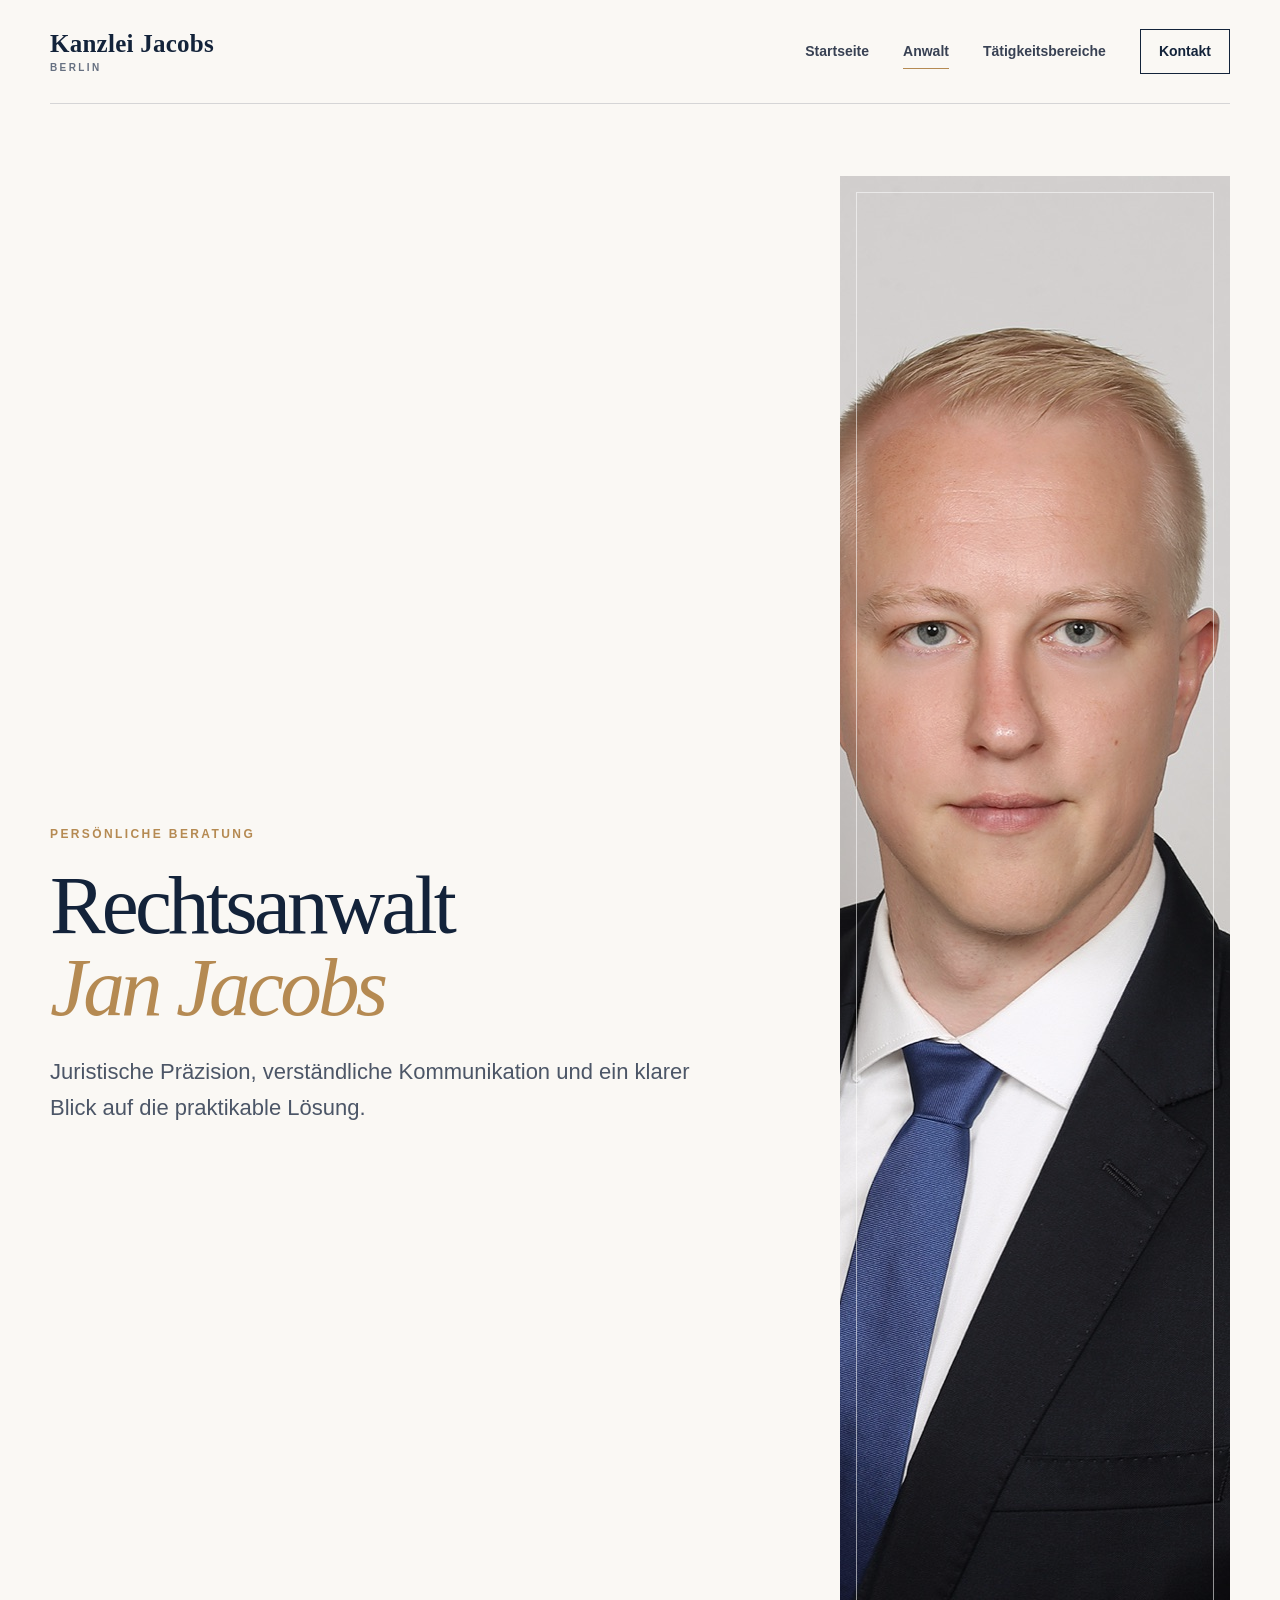
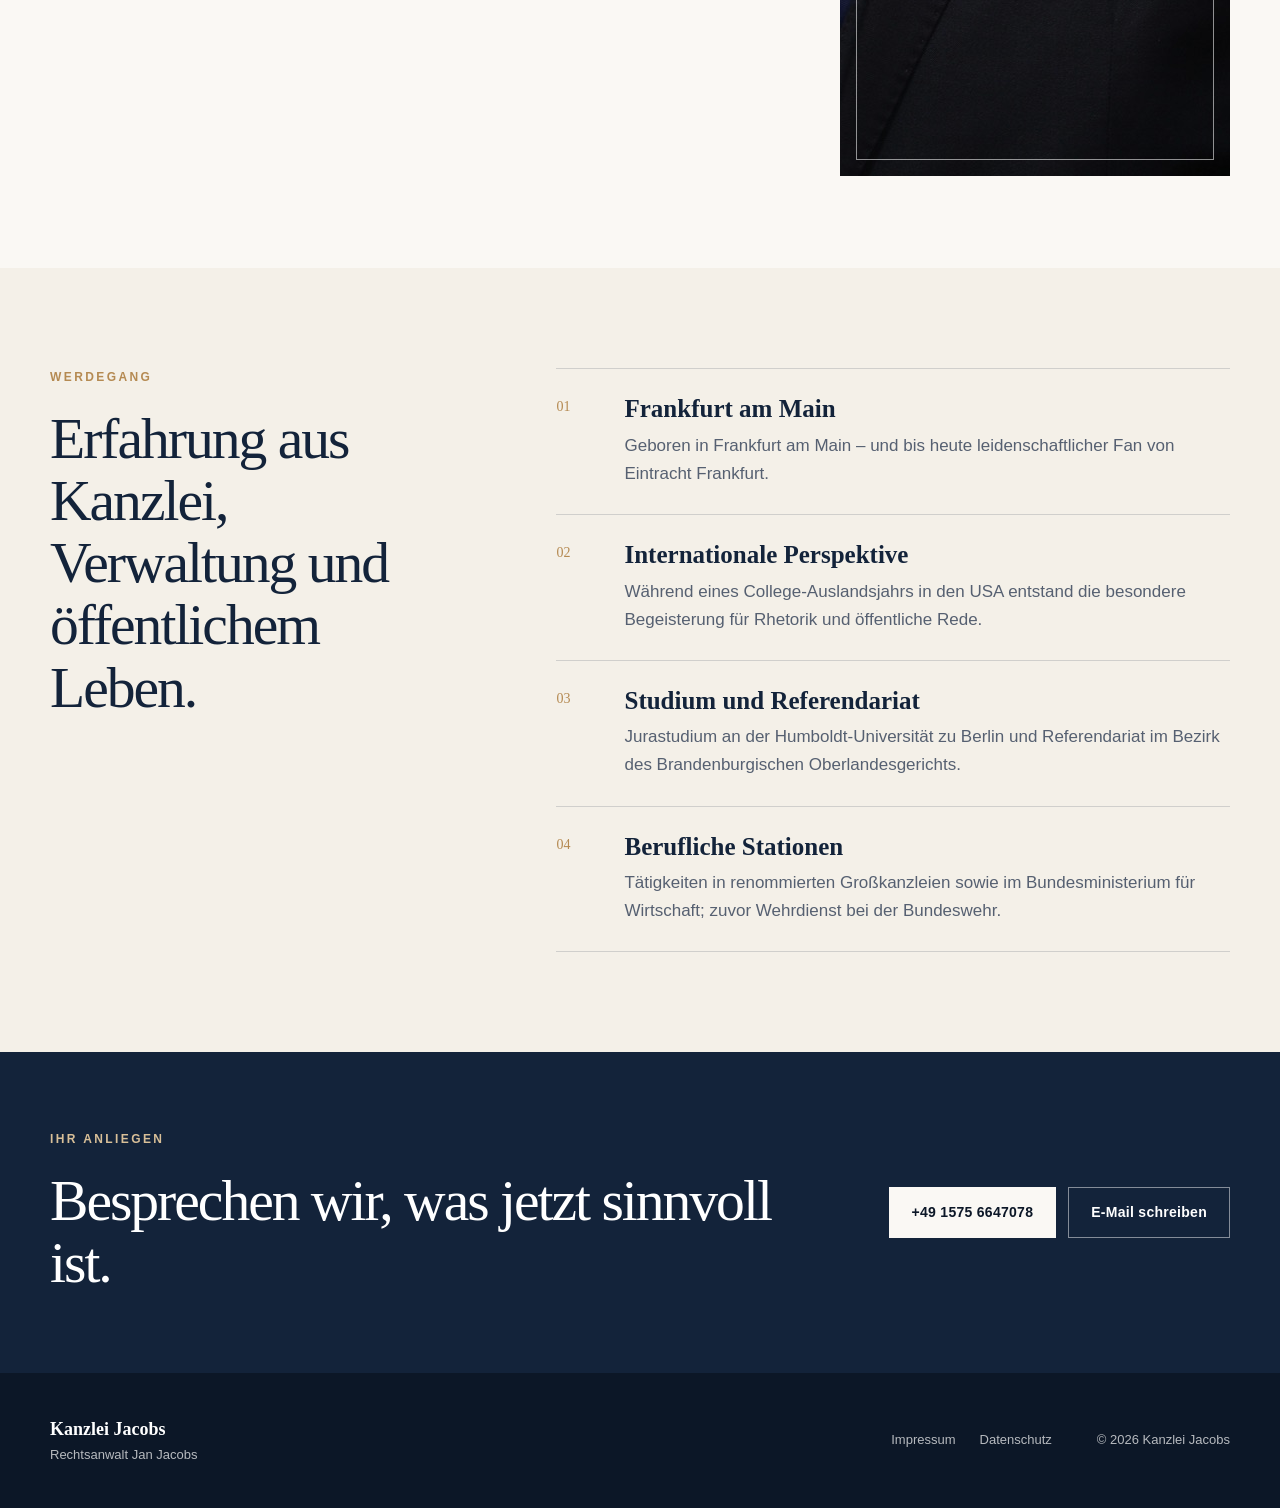
==== anwalt/index.html @ 6b98f5a9 "Build Kanzlei Jacobs website" ====
<!doctype html>
<html lang="de">
  <head>
    <meta charset="utf-8" />
    <meta name="viewport" content="width=device-width, initial-scale=1" />
    <title>Rechtsanwalt Jan Jacobs | Kanzlei Jacobs</title>
    <meta name="description" content="Rechtsanwalt Jan Jacobs – persönliche Beratung im Zivilrecht und Mietrecht in Berlin." />
    <meta name="theme-color" content="#13233a" />
    <meta property="og:type" content="website" />
    <meta property="og:title" content="Rechtsanwalt Jan Jacobs | Kanzlei Jacobs" />
    <meta property="og:description" content="Persönliche Beratung im Zivilrecht und Mietrecht in Berlin." />
    <meta property="og:image" content="https://www.jacobs-kanzlei.com/assets/og.png" />
    <meta name="twitter:card" content="summary_large_image" />
    <link rel="canonical" href="https://www.jacobs-kanzlei.com/anwalt/" />
    <link rel="icon" href="../assets/favicon.svg" type="image/svg+xml" />
    <link rel="stylesheet" href="../styles.css" />
  </head>
  <body>
    <a class="skip-link" href="#inhalt">Zum Inhalt</a>
    <header class="site-header">
      <a class="wordmark" href="../" aria-label="Kanzlei Jacobs – Startseite"><span class="wordmark__name">Kanzlei Jacobs</span><span class="wordmark__place">Berlin</span></a>
      <button class="menu-button" type="button" aria-expanded="false" aria-controls="navigation"><span></span><span></span><span></span><span class="sr-only">Menü öffnen</span></button>
      <nav id="navigation" class="site-nav" aria-label="Hauptnavigation">
        <a href="../">Startseite</a><a class="is-active" href="./">Anwalt</a><a href="../taetigkeitsbereiche/">Tätigkeitsbereiche</a><a class="nav-contact" href="../#kontakt">Kontakt</a>
      </nav>
    </header>
    <main id="inhalt">
      <section class="page-hero page-hero--portrait">
        <div class="page-hero__copy"><p class="eyebrow">Persönliche Beratung</p><h1>Rechtsanwalt<br /><em>Jan Jacobs</em></h1><p class="page-hero__lead">Juristische Präzision, verständliche Kommunikation und ein klarer Blick auf die praktikable Lösung.</p></div>
        <div class="portrait-frame portrait-frame--page"><img src="../assets/jan-jacobs-portrait-optimized.jpg" alt="Rechtsanwalt Jan Jacobs" width="1074" height="1600" /></div>
      </section>
      <section class="bio-section">
        <div class="bio-intro"><p class="eyebrow">Werdegang</p><h2>Erfahrung aus Kanzlei, Verwaltung und öffentlichem Leben.</h2></div>
        <ol class="timeline">
          <li><span>01</span><div><h3>Frankfurt am Main</h3><p>Geboren in Frankfurt am Main – und bis heute leidenschaftlicher Fan von Eintracht Frankfurt.</p></div></li>
          <li><span>02</span><div><h3>Internationale Perspektive</h3><p>Während eines College-Auslandsjahrs in den USA entstand die besondere Begeisterung für Rhetorik und öffentliche Rede.</p></div></li>
          <li><span>03</span><div><h3>Studium und Referendariat</h3><p>Jurastudium an der Humboldt-Universität zu Berlin und Referendariat im Bezirk des Brandenburgischen Oberlandesgerichts.</p></div></li>
          <li><span>04</span><div><h3>Berufliche Stationen</h3><p>Tätigkeiten in renommierten Großkanzleien sowie im Bundesministerium für Wirtschaft; zuvor Wehrdienst bei der Bundeswehr.</p></div></li>
        </ol>
      </section>
      <section class="contact-band"><div><p class="eyebrow eyebrow--light">Ihr Anliegen</p><h2>Besprechen wir, was jetzt sinnvoll ist.</h2></div><div class="contact-band__actions"><a class="button button--light" href="tel:+4915756647078">+49 1575 6647078</a><a class="button button--outline-light" href="mailto:mail@jacobs-kanzlei.com">E-Mail schreiben</a></div></section>
    </main>
    <footer class="site-footer"><div><strong>Kanzlei Jacobs</strong><span>Rechtsanwalt Jan Jacobs</span></div><nav aria-label="Rechtliche Hinweise"><a href="../impressum/">Impressum</a><a href="../datenschutz/">Datenschutz</a></nav><span>© <span data-year></span> Kanzlei Jacobs</span></footer>
    <script src="../script.js"></script>
  </body>
</html>
---- styles.css ----
:root {
  --navy: #13233a;
  --navy-deep: #0c1727;
  --ink: #172033;
  --paper: #f4f0e8;
  --paper-light: #faf8f4;
  --white: #ffffff;
  --gold: #b58a52;
  --gold-light: #d8bf98;
  --line: rgba(19, 35, 58, 0.16);
  --muted: #667081;
  --serif: Georgia, "Times New Roman", serif;
  --sans: Inter, ui-sans-serif, -apple-system, BlinkMacSystemFont, "Segoe UI", sans-serif;
  --content: min(1180px, calc(100vw - 48px));
}

* {
  box-sizing: border-box;
}

html {
  scroll-behavior: smooth;
}

body {
  margin: 0;
  background: var(--paper-light);
  color: var(--ink);
  font-family: var(--sans);
  font-size: 17px;
  line-height: 1.65;
  -webkit-font-smoothing: antialiased;
}

a {
  color: inherit;
}

img {
  display: block;
  max-width: 100%;
}

.sr-only {
  position: absolute;
  width: 1px;
  height: 1px;
  padding: 0;
  margin: -1px;
  overflow: hidden;
  clip: rect(0, 0, 0, 0);
  white-space: nowrap;
  border: 0;
}

.skip-link {
  position: fixed;
  z-index: 100;
  top: 12px;
  left: 12px;
  padding: 10px 16px;
  background: var(--white);
  color: var(--navy);
  transform: translateY(-160%);
  transition: transform 160ms ease;
}

.skip-link:focus {
  transform: translateY(0);
}

.site-header {
  width: var(--content);
  min-height: 104px;
  margin: 0 auto;
  display: flex;
  align-items: center;
  justify-content: space-between;
  border-bottom: 1px solid var(--line);
}

.wordmark {
  display: flex;
  flex-direction: column;
  text-decoration: none;
  line-height: 1.08;
}

.wordmark__name {
  color: var(--navy);
  font-family: var(--serif);
  font-size: 25px;
  font-weight: 700;
  letter-spacing: 0.01em;
}

.wordmark__place {
  margin-top: 6px;
  color: var(--muted);
  font-size: 10px;
  font-weight: 700;
  letter-spacing: 0.24em;
  text-transform: uppercase;
}

.site-nav {
  display: flex;
  align-items: center;
  gap: 34px;
}

.site-nav a {
  position: relative;
  padding: 10px 0;
  color: #384153;
  font-size: 14px;
  font-weight: 650;
  text-decoration: none;
}

.site-nav a:not(.nav-contact)::after {
  content: "";
  position: absolute;
  right: 0;
  bottom: 4px;
  left: 0;
  height: 1px;
  background: var(--gold);
  transform: scaleX(0);
  transform-origin: right;
  transition: transform 180ms ease;
}

.site-nav a:hover::after,
.site-nav a.is-active::after {
  transform: scaleX(1);
  transform-origin: left;
}

.nav-contact {
  padding: 10px 18px !important;
  border: 1px solid var(--navy);
  color: var(--navy) !important;
}

.nav-contact:hover {
  background: var(--navy);
  color: var(--white) !important;
}

.menu-button {
  display: none;
}

.hero {
  width: var(--content);
  min-height: 690px;
  margin: 0 auto;
  display: grid;
  grid-template-columns: minmax(0, 1.16fr) minmax(360px, 0.84fr);
  gap: clamp(48px, 8vw, 118px);
  align-items: center;
  padding: 72px 0 86px;
}

.eyebrow {
  margin: 0 0 20px;
  color: var(--gold);
  font-size: 12px;
  font-weight: 750;
  letter-spacing: 0.2em;
  text-transform: uppercase;
}

.eyebrow--light {
  color: var(--gold-light);
}

h1,
h2,
h3,
p {
  margin-top: 0;
}

h1 {
  max-width: 760px;
  margin-bottom: 28px;
  color: var(--navy);
  font-family: var(--serif);
  font-size: clamp(52px, 6.5vw, 88px);
  font-weight: 500;
  letter-spacing: -0.045em;
  line-height: 0.98;
}

h1 em {
  color: var(--gold);
  font-weight: 400;
}

h2 {
  font-family: var(--serif);
  font-size: clamp(38px, 4.5vw, 60px);
  font-weight: 500;
  letter-spacing: -0.035em;
  line-height: 1.08;
}

h3 {
  font-family: var(--serif);
  font-size: 30px;
  line-height: 1.15;
}

.hero__lead {
  max-width: 650px;
  margin-bottom: 34px;
  color: #4c5667;
  font-size: clamp(18px, 2vw, 22px);
}

.hero__actions {
  display: flex;
  flex-wrap: wrap;
  gap: 12px;
}

.button {
  display: inline-flex;
  min-height: 51px;
  align-items: center;
  justify-content: center;
  padding: 12px 22px;
  border: 1px solid transparent;
  font-size: 14px;
  font-weight: 750;
  letter-spacing: 0.02em;
  text-decoration: none;
  transition: background 180ms ease, color 180ms ease, border-color 180ms ease, transform 180ms ease;
}

.button:hover {
  transform: translateY(-2px);
}

.button--primary {
  background: var(--navy);
  color: var(--white);
}

.button--primary:hover,
.button--dark:hover {
  background: var(--gold);
}

.button--secondary {
  border-color: var(--line);
  background: transparent;
  color: var(--navy);
}

.button--secondary:hover {
  border-color: var(--gold);
}

.button--dark {
  background: var(--navy-deep);
  color: var(--white);
}

.button--light {
  background: var(--paper-light);
  color: var(--navy-deep);
}

.button--outline-light {
  border-color: rgba(255, 255, 255, 0.48);
  color: var(--white);
}

.button--outline-light:hover {
  border-color: var(--gold-light);
  color: var(--gold-light);
}

.hero__note {
  margin: 18px 0 0;
  color: var(--muted);
  font-size: 13px;
}

.hero__portrait {
  position: relative;
  max-width: 470px;
  justify-self: end;
}

.portrait-frame {
  position: relative;
  overflow: hidden;
  background: #dedbd7;
}

.portrait-frame::before {
  content: "";
  position: absolute;
  z-index: 1;
  inset: 16px;
  border: 1px solid rgba(255, 255, 255, 0.55);
  pointer-events: none;
}

.portrait-frame img {
  width: 100%;
  aspect-ratio: 0.735;
  object-fit: cover;
  object-position: center 12%;
  filter: saturate(0.86) contrast(1.02);
}

.portrait-caption {
  position: absolute;
  right: -24px;
  bottom: 28px;
  min-width: 190px;
  padding: 18px 22px;
  background: var(--paper-light);
  box-shadow: 0 18px 45px rgba(12, 23, 39, 0.14);
}

.portrait-caption strong,
.portrait-caption span {
  display: block;
}

.portrait-caption strong {
  font-family: var(--serif);
  font-size: 19px;
}

.portrait-caption span {
  margin-top: 2px;
  color: var(--muted);
  font-size: 12px;
  letter-spacing: 0.1em;
  text-transform: uppercase;
}

.focus-section {
  padding: 100px max(24px, calc((100vw - 1180px) / 2));
  background: var(--navy);
  color: var(--white);
}

.section-intro {
  display: grid;
  grid-template-columns: 0.7fr 1.3fr;
  gap: 60px;
  align-items: start;
  margin-bottom: 56px;
}

.section-intro h2 {
  max-width: 800px;
  margin-bottom: 0;
}

.focus-grid {
  display: grid;
  grid-template-columns: 1fr 1fr;
  border-top: 1px solid rgba(255, 255, 255, 0.22);
}

.focus-card {
  position: relative;
  padding: 48px 44px 12px 0;
}

.focus-card + .focus-card {
  padding-left: 48px;
  border-left: 1px solid rgba(255, 255, 255, 0.22);
}

.focus-card__number {
  color: var(--gold-light);
  font-family: var(--serif);
  font-size: 14px;
}

.focus-card h3 {
  margin: 18px 0 16px;
}

.focus-card p {
  max-width: 530px;
  color: rgba(255, 255, 255, 0.74);
}

.text-link {
  display: inline-block;
  margin-top: 12px;
  padding-bottom: 4px;
  border-bottom: 1px solid var(--gold);
  color: var(--white);
  font-size: 14px;
  font-weight: 700;
  text-decoration: none;
}

.approach-section {
  width: var(--content);
  margin: 0 auto;
  display: grid;
  grid-template-columns: 1fr 0.8fr;
  gap: clamp(50px, 8vw, 110px);
  padding: 110px 0;
}

.approach-section h2 {
  margin-bottom: 0;
  color: var(--navy);
}

.approach-copy {
  padding-top: 40px;
}

.approach-copy p {
  margin-bottom: 28px;
  color: #4c5667;
  font-size: 19px;
}

.contact-section {
  padding: 92px max(24px, calc((100vw - 1180px) / 2));
  background: var(--gold);
  color: var(--navy-deep);
}

.contact-section {
  display: grid;
  grid-template-columns: 1.05fr 0.95fr;
  gap: 80px;
}

.contact-section .eyebrow {
  color: rgba(12, 23, 39, 0.65);
}

.contact-section h2 {
  max-width: 650px;
  margin-bottom: 0;
}

.contact-details {
  border-top: 1px solid rgba(12, 23, 39, 0.35);
}

.contact-details > * {
  display: grid;
  grid-template-columns: 100px 1fr;
  gap: 20px;
  margin: 0;
  padding: 19px 0;
  border-bottom: 1px solid rgba(12, 23, 39, 0.35);
  text-decoration: none;
}

.contact-details span {
  font-size: 11px;
  font-weight: 750;
  letter-spacing: 0.12em;
  text-transform: uppercase;
}

.contact-details strong {
  font-family: var(--serif);
  font-size: 18px;
  line-height: 1.4;
}

.page-hero {
  width: var(--content);
  min-height: 560px;
  margin: 0 auto;
  display: grid;
  align-items: center;
  padding: 72px 0 92px;
}

.page-hero--portrait {
  grid-template-columns: minmax(0, 1fr) minmax(310px, 0.58fr);
  gap: clamp(50px, 9vw, 130px);
}

.page-hero--compact {
  min-height: 500px;
}

.page-hero__copy h1 {
  margin-bottom: 26px;
}

.page-hero__lead {
  max-width: 690px;
  margin-bottom: 0;
  color: #4c5667;
  font-size: clamp(18px, 2vw, 22px);
}

.portrait-frame--page {
  max-width: 390px;
  justify-self: end;
}

.bio-section,
.practice-section,
.legal-page {
  padding: 100px max(24px, calc((100vw - 1180px) / 2));
}

.bio-section {
  display: grid;
  grid-template-columns: 0.75fr 1.25fr;
  gap: clamp(50px, 8vw, 110px);
  background: var(--paper);
}

.bio-intro h2 {
  margin-bottom: 0;
  color: var(--navy);
}

.timeline {
  margin: 0;
  padding: 0;
  list-style: none;
  border-top: 1px solid var(--line);
}

.timeline li {
  display: grid;
  grid-template-columns: 44px 1fr;
  gap: 24px;
  padding: 26px 0;
  border-bottom: 1px solid var(--line);
}

.timeline > li > span,
.practice-number,
.service-list > div > span {
  color: var(--gold);
  font-family: var(--serif);
  font-size: 14px;
}

.timeline h3 {
  margin-bottom: 8px;
  color: var(--navy);
  font-size: 25px;
}

.timeline p {
  margin-bottom: 0;
  color: #566071;
}

.contact-band {
  display: grid;
  grid-template-columns: 1fr auto;
  gap: 60px;
  align-items: center;
  padding: 78px max(24px, calc((100vw - 1180px) / 2));
  background: var(--navy);
  color: var(--white);
}

.contact-band h2 {
  max-width: 760px;
  margin-bottom: 0;
}

.contact-band__actions {
  display: flex;
  flex-wrap: wrap;
  justify-content: flex-end;
  gap: 12px;
}

.practice-section {
  display: grid;
  grid-template-columns: 0.68fr 1.32fr;
  gap: clamp(50px, 8vw, 120px);
}

.practice-section--featured {
  background: var(--navy);
  color: var(--white);
}

.practice-section:not(.practice-section--featured) {
  background: var(--paper);
}

.practice-heading h2 {
  margin-top: 18px;
  color: var(--navy);
}

.practice-section--featured .practice-heading h2 {
  color: var(--white);
}

.practice-lead {
  margin-bottom: 42px;
  font-size: 20px;
}

.practice-section--featured .practice-lead,
.practice-section--featured .topic-grid p {
  color: rgba(255, 255, 255, 0.75);
}

.topic-grid {
  display: grid;
  grid-template-columns: 1fr 1fr;
  border-top: 1px solid rgba(255, 255, 255, 0.2);
}

.topic-grid article {
  padding: 28px 28px 20px 0;
  border-bottom: 1px solid rgba(255, 255, 255, 0.2);
}

.topic-grid article:nth-child(even) {
  padding-left: 28px;
  border-left: 1px solid rgba(255, 255, 255, 0.2);
}

.topic-grid h3 {
  margin-bottom: 10px;
  font-size: 24px;
}

.topic-grid p {
  margin-bottom: 0;
  font-size: 15px;
}

.service-list {
  border-top: 1px solid var(--line);
}

.service-list > div {
  display: grid;
  grid-template-columns: 42px 1fr;
  gap: 20px;
  padding: 24px 0;
  border-bottom: 1px solid var(--line);
}

.service-list p,
.service-list strong {
  display: block;
  margin-bottom: 0;
}

.service-list strong {
  margin-bottom: 4px;
  color: var(--navy);
  font-family: var(--serif);
  font-size: 21px;
}

.legal-page {
  background: var(--paper-light);
}

.legal-page__head {
  max-width: 820px;
  margin-bottom: 64px;
}

.legal-page__head h1 {
  font-size: clamp(48px, 6vw, 74px);
}

.legal-layout {
  display: grid;
  grid-template-columns: 260px minmax(0, 760px);
  gap: clamp(48px, 8vw, 120px);
  align-items: start;
}

.legal-index {
  position: sticky;
  top: 24px;
  display: flex;
  flex-direction: column;
  border-top: 1px solid var(--line);
}

.legal-index a {
  padding: 12px 0;
  border-bottom: 1px solid var(--line);
  color: var(--muted);
  font-size: 13px;
  font-weight: 700;
  text-decoration: none;
}

.legal-index a:hover {
  color: var(--gold);
}

.legal-content section {
  scroll-margin-top: 30px;
}

.legal-content section + section {
  margin-top: 52px;
  padding-top: 52px;
  border-top: 1px solid var(--line);
}

.legal-content h2 {
  margin-bottom: 18px;
  color: var(--navy);
  font-size: 34px;
}

.legal-content h3 {
  margin: 30px 0 10px;
  color: var(--navy);
  font-size: 21px;
}

.legal-content p,
.legal-content li {
  color: #4f596a;
}

.legal-content address {
  font-style: normal;
}

.legal-note {
  margin: 34px 0 0;
  padding: 20px 22px;
  border-left: 3px solid var(--gold);
  background: var(--paper);
  color: var(--navy) !important;
  font-size: 14px;
}

.error-page {
  width: var(--content);
  min-height: calc(100vh - 104px);
  margin: 0 auto;
  display: grid;
  place-content: center;
  padding: 70px 0;
  text-align: center;
}

.error-page p {
  max-width: 560px;
  margin: 0 auto 28px;
  color: var(--muted);
}

.site-footer {
  display: grid;
  grid-template-columns: 1fr auto auto;
  gap: 45px;
  align-items: center;
  padding: 42px max(24px, calc((100vw - 1180px) / 2));
  background: var(--navy-deep);
  color: rgba(255, 255, 255, 0.7);
  font-size: 13px;
}

.site-footer > div {
  display: flex;
  flex-direction: column;
}

.site-footer strong {
  color: var(--white);
  font-family: var(--serif);
  font-size: 18px;
}

.site-footer nav {
  display: flex;
  gap: 24px;
}

.site-footer a {
  text-decoration: none;
}

.site-footer a:hover {
  color: var(--white);
}

@media (max-width: 900px) {
  :root {
    --content: min(100% - 36px, 720px);
  }

  .site-header {
    min-height: 86px;
  }

  .menu-button {
    display: grid;
    width: 44px;
    height: 44px;
    padding: 11px;
    border: 0;
    background: transparent;
    gap: 5px;
    align-content: center;
  }

  .menu-button span:not(.sr-only) {
    display: block;
    height: 1px;
    background: var(--navy);
  }

  .site-nav {
    position: absolute;
    z-index: 10;
    top: 85px;
    right: 0;
    left: 0;
    display: none;
    padding: 22px;
    background: var(--paper-light);
    border-bottom: 1px solid var(--line);
    flex-direction: column;
    align-items: stretch;
    gap: 6px;
  }

  .site-nav.is-open {
    display: flex;
  }

  .site-nav a {
    padding: 12px;
  }

  .nav-contact {
    margin-top: 8px;
    text-align: center;
  }

  .hero {
    min-height: auto;
    grid-template-columns: 1fr;
    gap: 52px;
    padding: 64px 0 90px;
  }

  .hero__portrait {
    width: min(84%, 470px);
    justify-self: center;
  }

  .section-intro,
  .approach-section,
  .contact-section,
  .page-hero--portrait,
  .bio-section,
  .practice-section,
  .contact-band {
    grid-template-columns: 1fr;
  }

  .page-hero--portrait {
    gap: 48px;
  }

  .portrait-frame--page {
    width: min(75%, 390px);
    justify-self: center;
  }

  .contact-band__actions {
    justify-content: flex-start;
  }

  .legal-layout {
    grid-template-columns: 1fr;
  }

  .legal-index {
    position: static;
  }

  .section-intro {
    gap: 12px;
  }

  .focus-grid {
    grid-template-columns: 1fr;
  }

  .focus-card + .focus-card {
    padding-left: 0;
    border-top: 1px solid rgba(255, 255, 255, 0.22);
    border-left: 0;
  }

  .approach-copy {
    padding-top: 0;
  }

  .site-footer {
    grid-template-columns: 1fr;
    gap: 20px;
  }
}

@media (max-width: 560px) {
  body {
    font-size: 16px;
  }

  h1 {
    font-size: 48px;
  }

  .hero {
    padding-top: 48px;
  }

  .hero__actions {
    align-items: stretch;
    flex-direction: column;
  }

  .hero__portrait {
    width: calc(100% - 20px);
  }

  .portrait-caption {
    right: -10px;
    bottom: 18px;
  }

  .focus-section,
  .approach-section,
  .contact-section,
  .bio-section,
  .practice-section,
  .legal-page,
  .contact-band {
    padding-top: 76px;
    padding-bottom: 76px;
  }

  .page-hero,
  .page-hero--compact {
    min-height: auto;
    padding: 54px 0 72px;
  }

  .topic-grid {
    grid-template-columns: 1fr;
  }

  .topic-grid article:nth-child(even) {
    padding-left: 0;
    border-left: 0;
  }

  .contact-band__actions {
    align-items: stretch;
    flex-direction: column;
  }

  .contact-section {
    gap: 42px;
  }

  .contact-details > * {
    grid-template-columns: 1fr;
    gap: 4px;
  }
}

@media (prefers-reduced-motion: reduce) {
  html {
    scroll-behavior: auto;
  }

  *,
  *::before,
  *::after {
    animation-duration: 0.01ms !important;
    animation-iteration-count: 1 !important;
    scroll-behavior: auto !important;
    transition-duration: 0.01ms !important;
  }
}
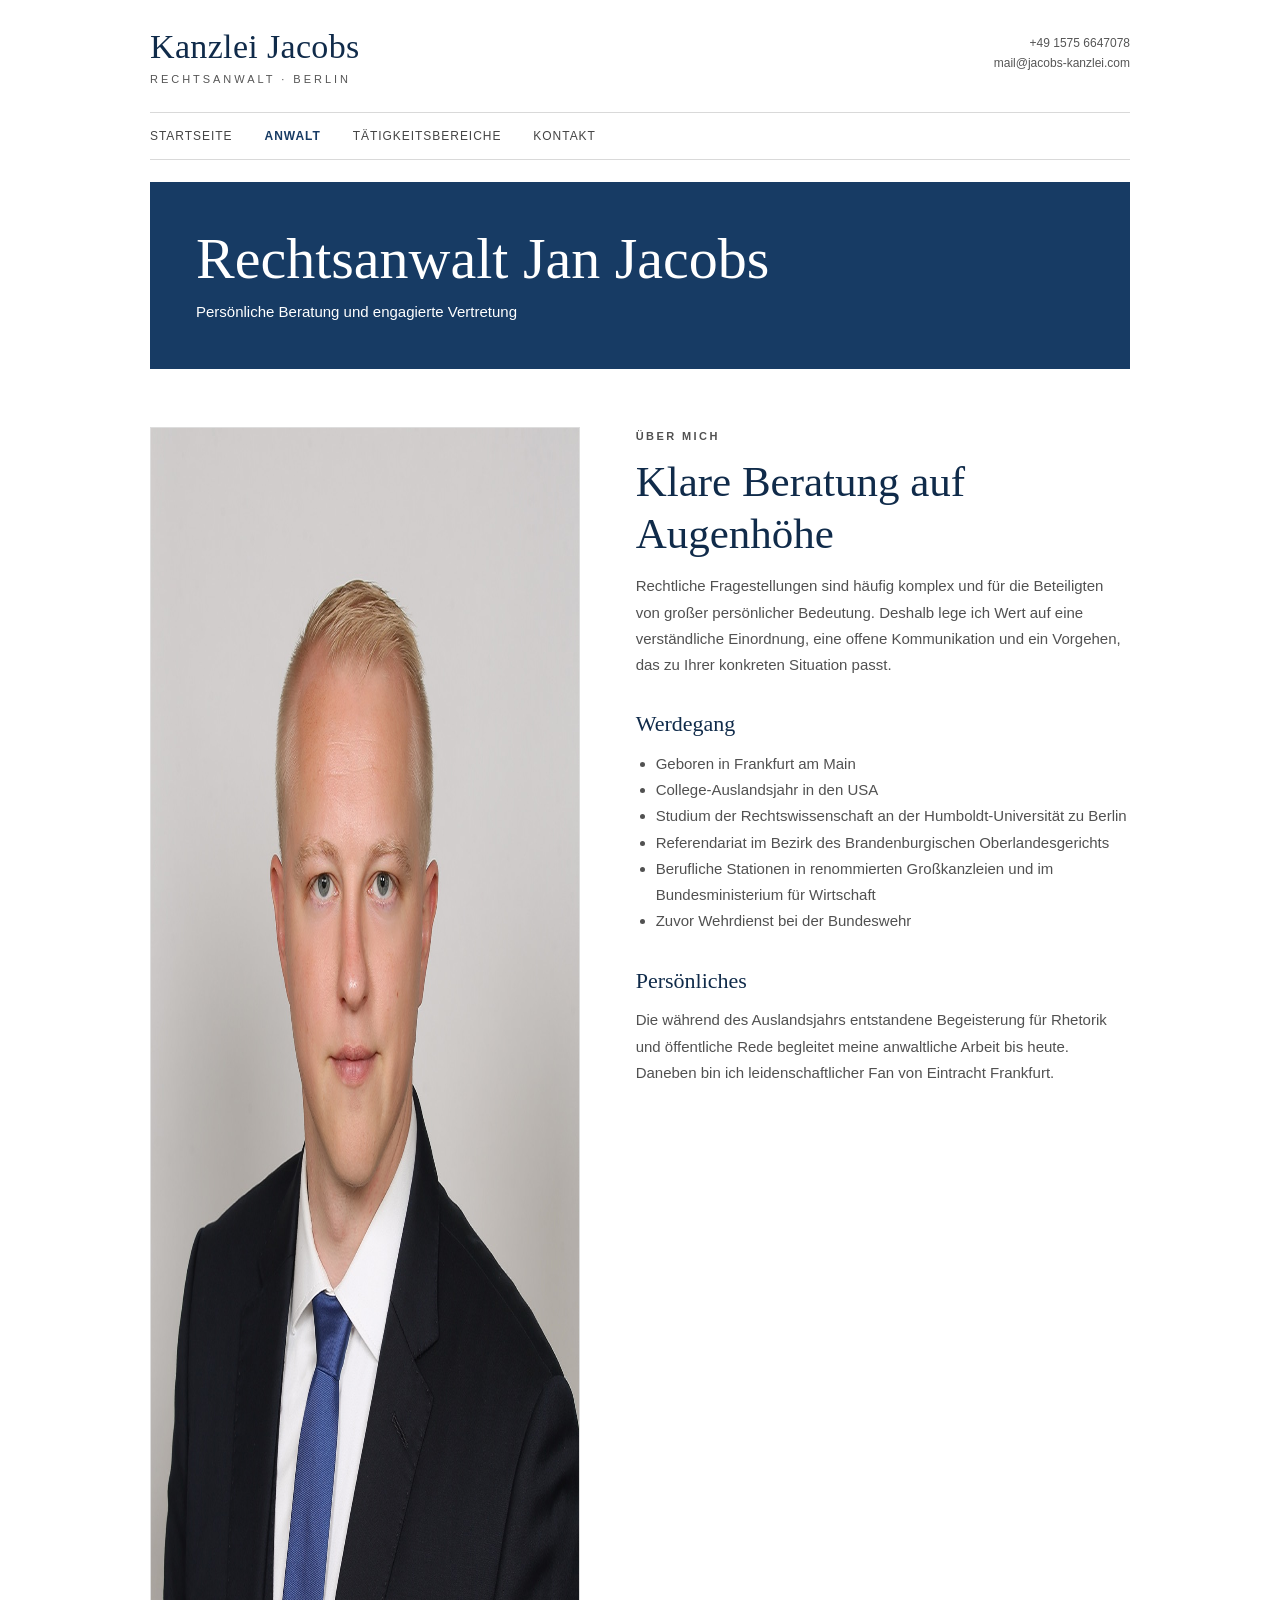
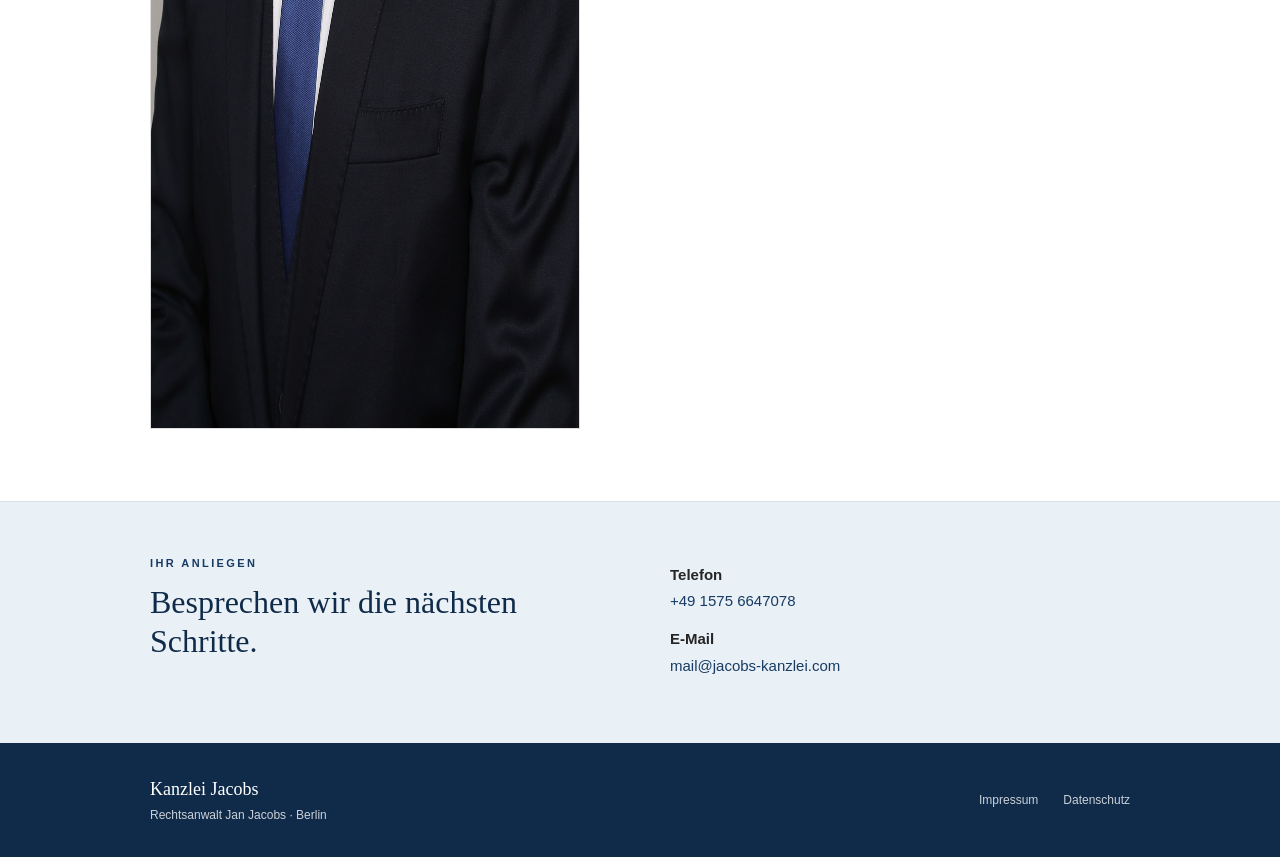
==== commit 8b803e9c: "Align design with existing Kanzlei website" ====
--- a/anwalt/index.html
+++ b/anwalt/index.html
@@ -5,12 +5,7 @@
     <meta name="viewport" content="width=device-width, initial-scale=1" />
     <title>Rechtsanwalt Jan Jacobs | Kanzlei Jacobs</title>
     <meta name="description" content="Rechtsanwalt Jan Jacobs – persönliche Beratung im Zivilrecht und Mietrecht in Berlin." />
-    <meta name="theme-color" content="#13233a" />
-    <meta property="og:type" content="website" />
-    <meta property="og:title" content="Rechtsanwalt Jan Jacobs | Kanzlei Jacobs" />
-    <meta property="og:description" content="Persönliche Beratung im Zivilrecht und Mietrecht in Berlin." />
-    <meta property="og:image" content="https://www.jacobs-kanzlei.com/assets/og.png" />
-    <meta name="twitter:card" content="summary_large_image" />
+    <meta name="theme-color" content="#173b64" />
     <link rel="canonical" href="https://www.jacobs-kanzlei.com/anwalt/" />
     <link rel="icon" href="../assets/favicon.svg" type="image/svg+xml" />
     <link rel="stylesheet" href="../styles.css" />
@@ -18,29 +13,18 @@
   <body>
     <a class="skip-link" href="#inhalt">Zum Inhalt</a>
     <header class="site-header">
-      <a class="wordmark" href="../" aria-label="Kanzlei Jacobs – Startseite"><span class="wordmark__name">Kanzlei Jacobs</span><span class="wordmark__place">Berlin</span></a>
-      <button class="menu-button" type="button" aria-expanded="false" aria-controls="navigation"><span></span><span></span><span></span><span class="sr-only">Menü öffnen</span></button>
-      <nav id="navigation" class="site-nav" aria-label="Hauptnavigation">
-        <a href="../">Startseite</a><a class="is-active" href="./">Anwalt</a><a href="../taetigkeitsbereiche/">Tätigkeitsbereiche</a><a class="nav-contact" href="../#kontakt">Kontakt</a>
-      </nav>
+      <div class="header-main"><a class="wordmark" href="../" aria-label="Kanzlei Jacobs – Startseite"><span class="wordmark__name">Kanzlei Jacobs</span><span class="wordmark__place">Rechtsanwalt · Berlin</span></a><div class="header-contact"><a href="tel:+4915756647078">+49 1575 6647078</a><br /><a href="mailto:mail@jacobs-kanzlei.com">mail@jacobs-kanzlei.com</a></div><button class="menu-button" type="button" aria-expanded="false" aria-controls="navigation"><span></span><span></span><span></span><span class="sr-only">Menü öffnen</span></button></div>
+      <nav id="navigation" class="site-nav" aria-label="Hauptnavigation"><a href="../">Startseite</a><a class="is-active" href="./">Anwalt</a><a href="../taetigkeitsbereiche/">Tätigkeitsbereiche</a><a href="../#kontakt">Kontakt</a></nav>
     </header>
     <main id="inhalt">
-      <section class="page-hero page-hero--portrait">
-        <div class="page-hero__copy"><p class="eyebrow">Persönliche Beratung</p><h1>Rechtsanwalt<br /><em>Jan Jacobs</em></h1><p class="page-hero__lead">Juristische Präzision, verständliche Kommunikation und ein klarer Blick auf die praktikable Lösung.</p></div>
-        <div class="portrait-frame portrait-frame--page"><img src="../assets/jan-jacobs-portrait-optimized.jpg" alt="Rechtsanwalt Jan Jacobs" width="1074" height="1600" /></div>
+      <header class="page-title"><h1>Rechtsanwalt Jan Jacobs</h1><p>Persönliche Beratung und engagierte Vertretung</p></header>
+      <section class="lawyer-layout">
+        <div class="lawyer-photo"><img src="../assets/jan-jacobs-portrait-optimized.jpg" alt="Rechtsanwalt Jan Jacobs" width="1074" height="1600" /></div>
+        <div class="lawyer-copy"><p class="section-kicker">Über mich</p><h2>Klare Beratung auf Augenhöhe</h2><p>Rechtliche Fragestellungen sind häufig komplex und für die Beteiligten von großer persönlicher Bedeutung. Deshalb lege ich Wert auf eine verständliche Einordnung, eine offene Kommunikation und ein Vorgehen, das zu Ihrer konkreten Situation passt.</p><h3>Werdegang</h3><ul><li>Geboren in Frankfurt am Main</li><li>College-Auslandsjahr in den USA</li><li>Studium der Rechtswissenschaft an der Humboldt-Universität zu Berlin</li><li>Referendariat im Bezirk des Brandenburgischen Oberlandesgerichts</li><li>Berufliche Stationen in renommierten Großkanzleien und im Bundesministerium für Wirtschaft</li><li>Zuvor Wehrdienst bei der Bundeswehr</li></ul><h3>Persönliches</h3><p>Die während des Auslandsjahrs entstandene Begeisterung für Rhetorik und öffentliche Rede begleitet meine anwaltliche Arbeit bis heute. Daneben bin ich leidenschaftlicher Fan von Eintracht Frankfurt.</p></div>
       </section>
-      <section class="bio-section">
-        <div class="bio-intro"><p class="eyebrow">Werdegang</p><h2>Erfahrung aus Kanzlei, Verwaltung und öffentlichem Leben.</h2></div>
-        <ol class="timeline">
-          <li><span>01</span><div><h3>Frankfurt am Main</h3><p>Geboren in Frankfurt am Main – und bis heute leidenschaftlicher Fan von Eintracht Frankfurt.</p></div></li>
-          <li><span>02</span><div><h3>Internationale Perspektive</h3><p>Während eines College-Auslandsjahrs in den USA entstand die besondere Begeisterung für Rhetorik und öffentliche Rede.</p></div></li>
-          <li><span>03</span><div><h3>Studium und Referendariat</h3><p>Jurastudium an der Humboldt-Universität zu Berlin und Referendariat im Bezirk des Brandenburgischen Oberlandesgerichts.</p></div></li>
-          <li><span>04</span><div><h3>Berufliche Stationen</h3><p>Tätigkeiten in renommierten Großkanzleien sowie im Bundesministerium für Wirtschaft; zuvor Wehrdienst bei der Bundeswehr.</p></div></li>
-        </ol>
-      </section>
-      <section class="contact-band"><div><p class="eyebrow eyebrow--light">Ihr Anliegen</p><h2>Besprechen wir, was jetzt sinnvoll ist.</h2></div><div class="contact-band__actions"><a class="button button--light" href="tel:+4915756647078">+49 1575 6647078</a><a class="button button--outline-light" href="mailto:mail@jacobs-kanzlei.com">E-Mail schreiben</a></div></section>
+      <section class="contact-strip"><div class="contact-strip__inner"><div><p class="section-kicker">Ihr Anliegen</p><h2>Besprechen wir die nächsten Schritte.</h2></div><div class="contact-data"><p><strong>Telefon</strong><br /><a href="tel:+4915756647078">+49 1575 6647078</a></p><p><strong>E-Mail</strong><br /><a href="mailto:mail@jacobs-kanzlei.com">mail@jacobs-kanzlei.com</a></p></div></div></section>
     </main>
-    <footer class="site-footer"><div><strong>Kanzlei Jacobs</strong><span>Rechtsanwalt Jan Jacobs</span></div><nav aria-label="Rechtliche Hinweise"><a href="../impressum/">Impressum</a><a href="../datenschutz/">Datenschutz</a></nav><span>© <span data-year></span> Kanzlei Jacobs</span></footer>
+    <footer class="site-footer"><div class="site-footer__inner"><div><strong>Kanzlei Jacobs</strong><br />Rechtsanwalt Jan Jacobs · Berlin</div><nav aria-label="Rechtliche Hinweise"><a href="../impressum/">Impressum</a><a href="../datenschutz/">Datenschutz</a></nav></div></footer>
     <script src="../script.js"></script>
   </body>
 </html>
--- a/styles.css
+++ b/styles.css
@@ -1,17 +1,15 @@
 :root {
-  --navy: #13233a;
-  --navy-deep: #0c1727;
-  --ink: #172033;
-  --paper: #f4f0e8;
-  --paper-light: #faf8f4;
-  --white: #ffffff;
-  --gold: #b58a52;
-  --gold-light: #d8bf98;
-  --line: rgba(19, 35, 58, 0.16);
-  --muted: #667081;
-  --serif: Georgia, "Times New Roman", serif;
-  --sans: Inter, ui-sans-serif, -apple-system, BlinkMacSystemFont, "Segoe UI", sans-serif;
-  --content: min(1180px, calc(100vw - 48px));
+  --blue: #173b64;
+  --blue-dark: #102b4a;
+  --blue-light: #e9f0f6;
+  --text: #252525;
+  --muted: #666;
+  --line: #d9d9d9;
+  --paper: #fff;
+  --soft: #f4f5f6;
+  --serif: "Playfair Display", Georgia, "Times New Roman", serif;
+  --sans: "Raleway", "Helvetica Neue", Arial, sans-serif;
+  --content: min(980px, calc(100vw - 40px));
 }
 
 * {
@@ -24,11 +22,11 @@
 
 body {
   margin: 0;
-  background: var(--paper-light);
-  color: var(--ink);
+  background: var(--paper);
+  color: var(--text);
   font-family: var(--sans);
-  font-size: 17px;
-  line-height: 1.65;
+  font-size: 15px;
+  line-height: 1.75;
   -webkit-font-smoothing: antialiased;
 }
 
@@ -39,6 +37,40 @@
 img {
   display: block;
   max-width: 100%;
+}
+
+h1,
+h2,
+h3,
+p {
+  margin-top: 0;
+}
+
+h1,
+h2,
+h3 {
+  font-family: var(--serif);
+  font-weight: 400;
+}
+
+h1 {
+  margin-bottom: 18px;
+  color: var(--blue-dark);
+  font-size: clamp(39px, 5vw, 58px);
+  line-height: 1.15;
+}
+
+h2 {
+  margin-bottom: 22px;
+  color: var(--blue-dark);
+  font-size: clamp(31px, 4vw, 43px);
+  line-height: 1.2;
+}
+
+h3 {
+  color: var(--blue-dark);
+  font-size: 24px;
+  line-height: 1.3;
 }
 
 .sr-only {
@@ -56,689 +88,499 @@
 .skip-link {
   position: fixed;
   z-index: 100;
-  top: 12px;
-  left: 12px;
-  padding: 10px 16px;
-  background: var(--white);
-  color: var(--navy);
-  transform: translateY(-160%);
-  transition: transform 160ms ease;
+  top: 8px;
+  left: 8px;
+  padding: 8px 13px;
+  background: #fff;
+  color: var(--blue);
+  transform: translateY(-150%);
 }
 
 .skip-link:focus {
-  transform: translateY(0);
+  transform: none;
 }
 
 .site-header {
   width: var(--content);
-  min-height: 104px;
-  margin: 0 auto;
+  margin: 0 auto;
+  padding-top: 30px;
+  background: #fff;
+}
+
+.header-main {
   display: flex;
-  align-items: center;
+  min-height: 82px;
+  align-items: flex-start;
   justify-content: space-between;
-  border-bottom: 1px solid var(--line);
+  gap: 30px;
 }
 
 .wordmark {
-  display: flex;
+  display: inline-flex;
   flex-direction: column;
+  color: var(--blue-dark);
+  line-height: 1;
   text-decoration: none;
-  line-height: 1.08;
 }
 
 .wordmark__name {
-  color: var(--navy);
   font-family: var(--serif);
-  font-size: 25px;
-  font-weight: 700;
+  font-size: 34px;
   letter-spacing: 0.01em;
 }
 
 .wordmark__place {
-  margin-top: 6px;
-  color: var(--muted);
-  font-size: 10px;
-  font-weight: 700;
-  letter-spacing: 0.24em;
+  margin-top: 10px;
+  color: #555;
+  font-family: var(--sans);
+  font-size: 11px;
+  letter-spacing: 0.27em;
   text-transform: uppercase;
+}
+
+.header-contact {
+  padding-top: 3px;
+  color: #555;
+  font-size: 12px;
+  line-height: 1.7;
+  text-align: right;
+}
+
+.header-contact a {
+  text-decoration: none;
+}
+
+.header-contact a:hover {
+  color: var(--blue);
 }
 
 .site-nav {
   display: flex;
+  min-height: 48px;
   align-items: center;
-  gap: 34px;
+  border-top: 1px solid var(--line);
+  border-bottom: 1px solid var(--line);
 }
 
 .site-nav a {
-  position: relative;
-  padding: 10px 0;
-  color: #384153;
-  font-size: 14px;
-  font-weight: 650;
+  padding: 13px 32px 12px 0;
+  color: #444;
+  font-size: 12px;
+  letter-spacing: 0.08em;
   text-decoration: none;
-}
-
-.site-nav a:not(.nav-contact)::after {
-  content: "";
-  position: absolute;
-  right: 0;
-  bottom: 4px;
-  left: 0;
-  height: 1px;
-  background: var(--gold);
-  transform: scaleX(0);
-  transform-origin: right;
-  transition: transform 180ms ease;
-}
-
-.site-nav a:hover::after,
-.site-nav a.is-active::after {
-  transform: scaleX(1);
-  transform-origin: left;
-}
-
-.nav-contact {
-  padding: 10px 18px !important;
-  border: 1px solid var(--navy);
-  color: var(--navy) !important;
-}
-
-.nav-contact:hover {
-  background: var(--navy);
-  color: var(--white) !important;
+  text-transform: uppercase;
+}
+
+.site-nav a:hover,
+.site-nav a.is-active {
+  color: var(--blue);
+}
+
+.site-nav a.is-active {
+  font-weight: 700;
 }
 
 .menu-button {
   display: none;
 }
 
-.hero {
-  width: var(--content);
-  min-height: 690px;
-  margin: 0 auto;
-  display: grid;
-  grid-template-columns: minmax(0, 1.16fr) minmax(360px, 0.84fr);
-  gap: clamp(48px, 8vw, 118px);
+.home-hero {
+  position: relative;
+  width: var(--content);
+  margin: 22px auto 0;
+  overflow: hidden;
+}
+
+.home-hero img {
+  width: 100%;
+  aspect-ratio: 2.59 / 1;
+  object-fit: cover;
+}
+
+.home-hero__panel {
+  position: absolute;
+  top: 50%;
+  left: 42px;
+  width: min(500px, calc(100% - 84px));
+  padding: 28px 36px 30px;
+  background: rgba(16, 43, 74, 0.9);
+  color: #fff;
+  transform: translateY(-50%);
+}
+
+.home-hero__panel h1 {
+  margin: 0;
+  color: #fff;
+  font-size: clamp(34px, 4.4vw, 51px);
+}
+
+.home-hero__panel p {
+  margin: 9px 0 0;
+  font-size: 17px;
+  letter-spacing: 0.03em;
+}
+
+.content-section {
+  width: var(--content);
+  margin: 0 auto;
+  padding: 68px 0;
+}
+
+.content-section--center {
+  max-width: 780px;
+  text-align: center;
+}
+
+.content-section--center p {
+  color: #515151;
+  font-size: 16px;
+}
+
+.section-kicker {
+  margin-bottom: 10px;
+  color: var(--blue);
+  font-size: 11px;
+  font-weight: 700;
+  letter-spacing: 0.22em;
+  text-transform: uppercase;
+}
+
+.practice-overview {
+  padding: 64px 0 72px;
+  background: var(--soft);
+  border-top: 1px solid #e6e6e6;
+  border-bottom: 1px solid #e6e6e6;
+}
+
+.practice-overview__inner {
+  width: var(--content);
+  margin: 0 auto;
+}
+
+.practice-overview__head {
+  margin-bottom: 32px;
+  text-align: center;
+}
+
+.practice-overview__head h2 {
+  margin-bottom: 0;
+}
+
+.practice-cards {
+  display: grid;
+  grid-template-columns: 1fr 1fr;
+  border-top: 3px solid var(--blue);
+  background: #fff;
+  box-shadow: 0 1px 8px rgba(0, 0, 0, 0.06);
+}
+
+.practice-card {
+  min-height: 260px;
+  padding: 36px 40px;
+}
+
+.practice-card + .practice-card {
+  border-left: 1px solid var(--line);
+}
+
+.practice-card h3 {
+  margin-bottom: 15px;
+}
+
+.practice-card p {
+  color: #555;
+}
+
+.text-link {
+  color: var(--blue);
+  font-size: 12px;
+  font-weight: 700;
+  letter-spacing: 0.08em;
+  text-decoration: none;
+  text-transform: uppercase;
+}
+
+.text-link::after {
+  content: "  ›";
+}
+
+.consultation {
+  width: var(--content);
+  margin: 0 auto;
+  display: grid;
+  grid-template-columns: 1fr auto;
+  gap: 60px;
   align-items: center;
-  padding: 72px 0 86px;
-}
-
-.eyebrow {
-  margin: 0 0 20px;
-  color: var(--gold);
-  font-size: 12px;
-  font-weight: 750;
-  letter-spacing: 0.2em;
-  text-transform: uppercase;
-}
-
-.eyebrow--light {
-  color: var(--gold-light);
-}
-
-h1,
-h2,
-h3,
-p {
-  margin-top: 0;
-}
-
-h1 {
-  max-width: 760px;
-  margin-bottom: 28px;
-  color: var(--navy);
-  font-family: var(--serif);
-  font-size: clamp(52px, 6.5vw, 88px);
-  font-weight: 500;
-  letter-spacing: -0.045em;
-  line-height: 0.98;
-}
-
-h1 em {
-  color: var(--gold);
-  font-weight: 400;
-}
-
-h2 {
-  font-family: var(--serif);
-  font-size: clamp(38px, 4.5vw, 60px);
-  font-weight: 500;
-  letter-spacing: -0.035em;
-  line-height: 1.08;
-}
-
-h3 {
-  font-family: var(--serif);
-  font-size: 30px;
-  line-height: 1.15;
-}
-
-.hero__lead {
-  max-width: 650px;
-  margin-bottom: 34px;
-  color: #4c5667;
-  font-size: clamp(18px, 2vw, 22px);
-}
-
-.hero__actions {
-  display: flex;
-  flex-wrap: wrap;
-  gap: 12px;
+  padding: 58px 0 64px;
+}
+
+.consultation h2 {
+  margin-bottom: 9px;
+  font-size: 34px;
+}
+
+.consultation p {
+  margin-bottom: 0;
+  color: #555;
 }
 
 .button {
   display: inline-flex;
-  min-height: 51px;
+  min-height: 44px;
   align-items: center;
   justify-content: center;
-  padding: 12px 22px;
-  border: 1px solid transparent;
-  font-size: 14px;
-  font-weight: 750;
-  letter-spacing: 0.02em;
+  padding: 10px 23px;
+  border: 1px solid var(--blue);
+  background: var(--blue);
+  color: #fff;
+  font-size: 12px;
+  font-weight: 700;
+  letter-spacing: 0.07em;
   text-decoration: none;
-  transition: background 180ms ease, color 180ms ease, border-color 180ms ease, transform 180ms ease;
+  text-transform: uppercase;
+  transition: background 160ms ease, color 160ms ease;
 }
 
 .button:hover {
-  transform: translateY(-2px);
-}
-
-.button--primary {
-  background: var(--navy);
-  color: var(--white);
-}
-
-.button--primary:hover,
-.button--dark:hover {
-  background: var(--gold);
-}
-
-.button--secondary {
-  border-color: var(--line);
-  background: transparent;
-  color: var(--navy);
-}
-
-.button--secondary:hover {
-  border-color: var(--gold);
-}
-
-.button--dark {
-  background: var(--navy-deep);
-  color: var(--white);
-}
-
-.button--light {
-  background: var(--paper-light);
-  color: var(--navy-deep);
-}
-
-.button--outline-light {
-  border-color: rgba(255, 255, 255, 0.48);
-  color: var(--white);
-}
-
-.button--outline-light:hover {
-  border-color: var(--gold-light);
-  color: var(--gold-light);
-}
-
-.hero__note {
-  margin: 18px 0 0;
-  color: var(--muted);
-  font-size: 13px;
-}
-
-.hero__portrait {
-  position: relative;
-  max-width: 470px;
-  justify-self: end;
-}
-
-.portrait-frame {
-  position: relative;
-  overflow: hidden;
-  background: #dedbd7;
-}
-
-.portrait-frame::before {
-  content: "";
-  position: absolute;
-  z-index: 1;
-  inset: 16px;
-  border: 1px solid rgba(255, 255, 255, 0.55);
-  pointer-events: none;
-}
-
-.portrait-frame img {
+  background: #fff;
+  color: var(--blue);
+}
+
+.page-title {
+  width: var(--content);
+  margin: 22px auto 0;
+  padding: 44px 46px;
+  background: var(--blue);
+  color: #fff;
+}
+
+.page-title h1 {
+  margin-bottom: 6px;
+  color: #fff;
+}
+
+.page-title p {
+  margin-bottom: 0;
+}
+
+.lawyer-layout {
+  width: var(--content);
+  margin: 0 auto;
+  display: grid;
+  grid-template-columns: 0.93fr 1.07fr;
+  gap: 56px;
+  align-items: start;
+  padding: 58px 0 72px;
+}
+
+.lawyer-photo {
+  border: 1px solid #ddd;
+}
+
+.lawyer-photo img {
   width: 100%;
-  aspect-ratio: 0.735;
-  object-fit: cover;
-  object-position: center 12%;
-  filter: saturate(0.86) contrast(1.02);
-}
-
-.portrait-caption {
-  position: absolute;
-  right: -24px;
-  bottom: 28px;
-  min-width: 190px;
-  padding: 18px 22px;
-  background: var(--paper-light);
-  box-shadow: 0 18px 45px rgba(12, 23, 39, 0.14);
-}
-
-.portrait-caption strong,
-.portrait-caption span {
-  display: block;
-}
-
-.portrait-caption strong {
-  font-family: var(--serif);
-  font-size: 19px;
-}
-
-.portrait-caption span {
-  margin-top: 2px;
-  color: var(--muted);
-  font-size: 12px;
-  letter-spacing: 0.1em;
-  text-transform: uppercase;
-}
-
-.focus-section {
-  padding: 100px max(24px, calc((100vw - 1180px) / 2));
-  background: var(--navy);
-  color: var(--white);
-}
-
-.section-intro {
-  display: grid;
-  grid-template-columns: 0.7fr 1.3fr;
-  gap: 60px;
-  align-items: start;
-  margin-bottom: 56px;
-}
-
-.section-intro h2 {
-  max-width: 800px;
+}
+
+.lawyer-copy h2 {
+  margin-bottom: 14px;
+}
+
+.lawyer-copy h3 {
+  margin: 32px 0 12px;
+  font-size: 22px;
+}
+
+.lawyer-copy p,
+.lawyer-copy li {
+  color: #515151;
+}
+
+.lawyer-copy ul {
+  margin: 0;
+  padding-left: 20px;
+}
+
+.practice-page {
+  width: var(--content);
+  margin: 0 auto;
+  padding: 58px 0 74px;
+}
+
+.practice-page__intro {
+  max-width: 760px;
+  margin-bottom: 52px;
+}
+
+.practice-block {
+  display: grid;
+  grid-template-columns: 290px 1fr;
+  gap: 52px;
+  padding: 48px 0;
+  border-top: 1px solid var(--line);
+}
+
+.practice-block:first-of-type {
+  border-top: 3px solid var(--blue);
+}
+
+.practice-block h2 {
   margin-bottom: 0;
-}
-
-.focus-grid {
+  font-size: 34px;
+}
+
+.practice-block__copy > p:first-child {
+  color: #444;
+  font-size: 16px;
+}
+
+.topic-list {
   display: grid;
   grid-template-columns: 1fr 1fr;
-  border-top: 1px solid rgba(255, 255, 255, 0.22);
-}
-
-.focus-card {
-  position: relative;
-  padding: 48px 44px 12px 0;
-}
-
-.focus-card + .focus-card {
-  padding-left: 48px;
-  border-left: 1px solid rgba(255, 255, 255, 0.22);
-}
-
-.focus-card__number {
-  color: var(--gold-light);
-  font-family: var(--serif);
-  font-size: 14px;
-}
-
-.focus-card h3 {
-  margin: 18px 0 16px;
-}
-
-.focus-card p {
-  max-width: 530px;
-  color: rgba(255, 255, 255, 0.74);
-}
-
-.text-link {
-  display: inline-block;
-  margin-top: 12px;
-  padding-bottom: 4px;
-  border-bottom: 1px solid var(--gold);
-  color: var(--white);
-  font-size: 14px;
-  font-weight: 700;
-  text-decoration: none;
-}
-
-.approach-section {
-  width: var(--content);
-  margin: 0 auto;
-  display: grid;
-  grid-template-columns: 1fr 0.8fr;
-  gap: clamp(50px, 8vw, 110px);
-  padding: 110px 0;
-}
-
-.approach-section h2 {
-  margin-bottom: 0;
-  color: var(--navy);
-}
-
-.approach-copy {
-  padding-top: 40px;
-}
-
-.approach-copy p {
-  margin-bottom: 28px;
-  color: #4c5667;
-  font-size: 19px;
-}
-
-.contact-section {
-  padding: 92px max(24px, calc((100vw - 1180px) / 2));
-  background: var(--gold);
-  color: var(--navy-deep);
-}
-
-.contact-section {
-  display: grid;
-  grid-template-columns: 1.05fr 0.95fr;
-  gap: 80px;
-}
-
-.contact-section .eyebrow {
-  color: rgba(12, 23, 39, 0.65);
-}
-
-.contact-section h2 {
-  max-width: 650px;
-  margin-bottom: 0;
-}
-
-.contact-details {
-  border-top: 1px solid rgba(12, 23, 39, 0.35);
-}
-
-.contact-details > * {
-  display: grid;
-  grid-template-columns: 100px 1fr;
-  gap: 20px;
-  margin: 0;
-  padding: 19px 0;
-  border-bottom: 1px solid rgba(12, 23, 39, 0.35);
-  text-decoration: none;
-}
-
-.contact-details span {
-  font-size: 11px;
-  font-weight: 750;
-  letter-spacing: 0.12em;
-  text-transform: uppercase;
-}
-
-.contact-details strong {
-  font-family: var(--serif);
-  font-size: 18px;
-  line-height: 1.4;
-}
-
-.page-hero {
-  width: var(--content);
-  min-height: 560px;
-  margin: 0 auto;
-  display: grid;
-  align-items: center;
-  padding: 72px 0 92px;
-}
-
-.page-hero--portrait {
-  grid-template-columns: minmax(0, 1fr) minmax(310px, 0.58fr);
-  gap: clamp(50px, 9vw, 130px);
-}
-
-.page-hero--compact {
-  min-height: 500px;
-}
-
-.page-hero__copy h1 {
-  margin-bottom: 26px;
-}
-
-.page-hero__lead {
-  max-width: 690px;
-  margin-bottom: 0;
-  color: #4c5667;
-  font-size: clamp(18px, 2vw, 22px);
-}
-
-.portrait-frame--page {
-  max-width: 390px;
-  justify-self: end;
-}
-
-.bio-section,
-.practice-section,
-.legal-page {
-  padding: 100px max(24px, calc((100vw - 1180px) / 2));
-}
-
-.bio-section {
-  display: grid;
-  grid-template-columns: 0.75fr 1.25fr;
-  gap: clamp(50px, 8vw, 110px);
-  background: var(--paper);
-}
-
-.bio-intro h2 {
-  margin-bottom: 0;
-  color: var(--navy);
-}
-
-.timeline {
-  margin: 0;
+  gap: 0 34px;
+  margin: 28px 0 0;
   padding: 0;
   list-style: none;
   border-top: 1px solid var(--line);
 }
 
-.timeline li {
-  display: grid;
-  grid-template-columns: 44px 1fr;
-  gap: 24px;
-  padding: 26px 0;
+.topic-list li {
+  padding: 13px 0;
   border-bottom: 1px solid var(--line);
-}
-
-.timeline > li > span,
-.practice-number,
-.service-list > div > span {
-  color: var(--gold);
+  color: #505050;
+}
+
+.topic-list li::before {
+  content: "›";
+  margin-right: 9px;
+  color: var(--blue);
+  font-weight: 700;
+}
+
+.contact-strip {
+  background: var(--blue-light);
+  border-top: 1px solid #d5e0ea;
+}
+
+.contact-strip__inner {
+  width: var(--content);
+  margin: 0 auto;
+  display: grid;
+  grid-template-columns: 1fr 1fr;
+  gap: 60px;
+  padding: 52px 0;
+}
+
+.contact-strip h2 {
+  margin-bottom: 10px;
+  font-size: 32px;
+}
+
+.contact-data {
+  padding-top: 8px;
+}
+
+.contact-data p {
+  margin-bottom: 12px;
+}
+
+.contact-data a {
+  color: var(--blue);
+  text-decoration: none;
+}
+
+.site-footer {
+  background: var(--blue-dark);
+  color: rgba(255, 255, 255, 0.78);
+}
+
+.site-footer__inner {
+  width: var(--content);
+  margin: 0 auto;
+  display: grid;
+  grid-template-columns: 1fr auto;
+  gap: 30px;
+  align-items: center;
+  padding: 31px 0;
+  font-size: 12px;
+}
+
+.site-footer strong {
+  color: #fff;
   font-family: var(--serif);
-  font-size: 14px;
-}
-
-.timeline h3 {
-  margin-bottom: 8px;
-  color: var(--navy);
-  font-size: 25px;
-}
-
-.timeline p {
-  margin-bottom: 0;
-  color: #566071;
-}
-
-.contact-band {
-  display: grid;
-  grid-template-columns: 1fr auto;
-  gap: 60px;
-  align-items: center;
-  padding: 78px max(24px, calc((100vw - 1180px) / 2));
-  background: var(--navy);
-  color: var(--white);
-}
-
-.contact-band h2 {
-  max-width: 760px;
-  margin-bottom: 0;
-}
-
-.contact-band__actions {
+  font-size: 18px;
+  font-weight: 400;
+}
+
+.site-footer nav {
   display: flex;
-  flex-wrap: wrap;
-  justify-content: flex-end;
-  gap: 12px;
-}
-
-.practice-section {
-  display: grid;
-  grid-template-columns: 0.68fr 1.32fr;
-  gap: clamp(50px, 8vw, 120px);
-}
-
-.practice-section--featured {
-  background: var(--navy);
-  color: var(--white);
-}
-
-.practice-section:not(.practice-section--featured) {
-  background: var(--paper);
-}
-
-.practice-heading h2 {
-  margin-top: 18px;
-  color: var(--navy);
-}
-
-.practice-section--featured .practice-heading h2 {
-  color: var(--white);
-}
-
-.practice-lead {
-  margin-bottom: 42px;
-  font-size: 20px;
-}
-
-.practice-section--featured .practice-lead,
-.practice-section--featured .topic-grid p {
-  color: rgba(255, 255, 255, 0.75);
-}
-
-.topic-grid {
-  display: grid;
-  grid-template-columns: 1fr 1fr;
-  border-top: 1px solid rgba(255, 255, 255, 0.2);
-}
-
-.topic-grid article {
-  padding: 28px 28px 20px 0;
-  border-bottom: 1px solid rgba(255, 255, 255, 0.2);
-}
-
-.topic-grid article:nth-child(even) {
-  padding-left: 28px;
-  border-left: 1px solid rgba(255, 255, 255, 0.2);
-}
-
-.topic-grid h3 {
-  margin-bottom: 10px;
-  font-size: 24px;
-}
-
-.topic-grid p {
-  margin-bottom: 0;
-  font-size: 15px;
-}
-
-.service-list {
-  border-top: 1px solid var(--line);
-}
-
-.service-list > div {
-  display: grid;
-  grid-template-columns: 42px 1fr;
-  gap: 20px;
-  padding: 24px 0;
-  border-bottom: 1px solid var(--line);
-}
-
-.service-list p,
-.service-list strong {
-  display: block;
-  margin-bottom: 0;
-}
-
-.service-list strong {
-  margin-bottom: 4px;
-  color: var(--navy);
-  font-family: var(--serif);
-  font-size: 21px;
+  gap: 25px;
+}
+
+.site-footer a {
+  text-decoration: none;
+}
+
+.site-footer a:hover {
+  color: #fff;
 }
 
 .legal-page {
-  background: var(--paper-light);
+  width: var(--content);
+  margin: 0 auto;
+  padding: 58px 0 76px;
 }
 
 .legal-page__head {
-  max-width: 820px;
-  margin-bottom: 64px;
+  max-width: 720px;
+  margin-bottom: 48px;
 }
 
 .legal-page__head h1 {
-  font-size: clamp(48px, 6vw, 74px);
+  font-size: 48px;
 }
 
 .legal-layout {
   display: grid;
-  grid-template-columns: 260px minmax(0, 760px);
-  gap: clamp(48px, 8vw, 120px);
+  grid-template-columns: 220px minmax(0, 690px);
+  gap: 62px;
   align-items: start;
 }
 
 .legal-index {
   position: sticky;
-  top: 24px;
+  top: 20px;
   display: flex;
   flex-direction: column;
+  border-top: 3px solid var(--blue);
+}
+
+.legal-index a {
+  padding: 11px 0;
+  border-bottom: 1px solid var(--line);
+  color: #555;
+  font-size: 12px;
+  text-decoration: none;
+}
+
+.legal-content section + section {
+  margin-top: 42px;
+  padding-top: 42px;
   border-top: 1px solid var(--line);
 }
 
-.legal-index a {
-  padding: 12px 0;
-  border-bottom: 1px solid var(--line);
-  color: var(--muted);
-  font-size: 13px;
-  font-weight: 700;
-  text-decoration: none;
-}
-
-.legal-index a:hover {
-  color: var(--gold);
-}
-
-.legal-content section {
-  scroll-margin-top: 30px;
-}
-
-.legal-content section + section {
-  margin-top: 52px;
-  padding-top: 52px;
-  border-top: 1px solid var(--line);
-}
-
 .legal-content h2 {
-  margin-bottom: 18px;
-  color: var(--navy);
-  font-size: 34px;
+  margin-bottom: 16px;
+  font-size: 30px;
 }
 
 .legal-content h3 {
-  margin: 30px 0 10px;
-  color: var(--navy);
-  font-size: 21px;
+  margin: 27px 0 8px;
+  font-size: 20px;
 }
 
 .legal-content p,
 .legal-content li {
-  color: #4f596a;
+  color: #555;
 }
 
 .legal-content address {
@@ -746,81 +588,52 @@
 }
 
 .legal-note {
-  margin: 34px 0 0;
-  padding: 20px 22px;
-  border-left: 3px solid var(--gold);
-  background: var(--paper);
-  color: var(--navy) !important;
-  font-size: 14px;
+  padding: 16px 19px;
+  border-left: 3px solid var(--blue);
+  background: var(--blue-light);
+  color: var(--blue-dark) !important;
+  font-size: 13px;
 }
 
 .error-page {
   width: var(--content);
-  min-height: calc(100vh - 104px);
+  min-height: 100vh;
   margin: 0 auto;
   display: grid;
   place-content: center;
-  padding: 70px 0;
   text-align: center;
 }
 
-.error-page p {
-  max-width: 560px;
-  margin: 0 auto 28px;
-  color: var(--muted);
-}
-
-.site-footer {
-  display: grid;
-  grid-template-columns: 1fr auto auto;
-  gap: 45px;
-  align-items: center;
-  padding: 42px max(24px, calc((100vw - 1180px) / 2));
-  background: var(--navy-deep);
-  color: rgba(255, 255, 255, 0.7);
-  font-size: 13px;
-}
-
-.site-footer > div {
-  display: flex;
-  flex-direction: column;
-}
-
-.site-footer strong {
-  color: var(--white);
-  font-family: var(--serif);
-  font-size: 18px;
-}
-
-.site-footer nav {
-  display: flex;
-  gap: 24px;
-}
-
-.site-footer a {
-  text-decoration: none;
-}
-
-.site-footer a:hover {
-  color: var(--white);
-}
-
-@media (max-width: 900px) {
+@media (max-width: 760px) {
   :root {
-    --content: min(100% - 36px, 720px);
+    --content: calc(100vw - 30px);
   }
 
   .site-header {
-    min-height: 86px;
+    position: relative;
+    padding-top: 21px;
+  }
+
+  .header-main {
+    min-height: 72px;
+    align-items: flex-start;
+  }
+
+  .wordmark__name {
+    font-size: 27px;
+  }
+
+  .header-contact {
+    display: none;
   }
 
   .menu-button {
     display: grid;
-    width: 44px;
-    height: 44px;
-    padding: 11px;
-    border: 0;
-    background: transparent;
+    width: 42px;
+    height: 42px;
+    padding: 10px;
+    border: 1px solid var(--line);
+    background: #fff;
     gap: 5px;
     align-content: center;
   }
@@ -828,22 +641,14 @@
   .menu-button span:not(.sr-only) {
     display: block;
     height: 1px;
-    background: var(--navy);
+    background: var(--blue-dark);
   }
 
   .site-nav {
-    position: absolute;
-    z-index: 10;
-    top: 85px;
-    right: 0;
-    left: 0;
     display: none;
-    padding: 22px;
-    background: var(--paper-light);
-    border-bottom: 1px solid var(--line);
+    padding: 8px 0;
     flex-direction: column;
     align-items: stretch;
-    gap: 6px;
   }
 
   .site-nav.is-open {
@@ -851,146 +656,89 @@
   }
 
   .site-nav a {
-    padding: 12px;
-  }
-
-  .nav-contact {
-    margin-top: 8px;
-    text-align: center;
-  }
-
-  .hero {
-    min-height: auto;
-    grid-template-columns: 1fr;
-    gap: 52px;
-    padding: 64px 0 90px;
-  }
-
-  .hero__portrait {
-    width: min(84%, 470px);
-    justify-self: center;
-  }
-
-  .section-intro,
-  .approach-section,
-  .contact-section,
-  .page-hero--portrait,
-  .bio-section,
-  .practice-section,
-  .contact-band {
-    grid-template-columns: 1fr;
-  }
-
-  .page-hero--portrait {
-    gap: 48px;
-  }
-
-  .portrait-frame--page {
-    width: min(75%, 390px);
-    justify-self: center;
-  }
-
-  .contact-band__actions {
-    justify-content: flex-start;
-  }
-
+    padding: 10px 4px;
+  }
+
+  .home-hero img {
+    min-height: 330px;
+  }
+
+  .home-hero__panel {
+    left: 18px;
+    width: calc(100% - 36px);
+    padding: 23px 24px 25px;
+  }
+
+  .practice-cards,
+  .lawyer-layout,
+  .practice-block,
+  .contact-strip__inner,
+  .consultation,
   .legal-layout {
     grid-template-columns: 1fr;
   }
 
+  .practice-card + .practice-card {
+    border-top: 1px solid var(--line);
+    border-left: 0;
+  }
+
+  .consultation,
+  .contact-strip__inner {
+    gap: 24px;
+  }
+
+  .lawyer-photo {
+    max-width: 470px;
+    margin: 0 auto;
+  }
+
+  .practice-block {
+    gap: 15px;
+  }
+
   .legal-index {
     position: static;
   }
-
-  .section-intro {
-    gap: 12px;
-  }
-
-  .focus-grid {
+}
+
+@media (max-width: 500px) {
+  body {
+    font-size: 14px;
+  }
+
+  .home-hero {
+    margin-top: 15px;
+  }
+
+  .home-hero__panel h1 {
+    font-size: 32px;
+  }
+
+  .content-section,
+  .practice-page,
+  .lawyer-layout,
+  .legal-page {
+    padding-top: 48px;
+    padding-bottom: 54px;
+  }
+
+  .practice-card {
+    min-height: 0;
+    padding: 29px 25px;
+  }
+
+  .topic-list {
     grid-template-columns: 1fr;
   }
 
-  .focus-card + .focus-card {
-    padding-left: 0;
-    border-top: 1px solid rgba(255, 255, 255, 0.22);
-    border-left: 0;
-  }
-
-  .approach-copy {
-    padding-top: 0;
-  }
-
-  .site-footer {
+  .page-title {
+    padding: 34px 27px;
+  }
+
+  .site-footer__inner {
     grid-template-columns: 1fr;
-    gap: 20px;
-  }
-}
-
-@media (max-width: 560px) {
-  body {
-    font-size: 16px;
-  }
-
-  h1 {
-    font-size: 48px;
-  }
-
-  .hero {
-    padding-top: 48px;
-  }
-
-  .hero__actions {
-    align-items: stretch;
-    flex-direction: column;
-  }
-
-  .hero__portrait {
-    width: calc(100% - 20px);
-  }
-
-  .portrait-caption {
-    right: -10px;
-    bottom: 18px;
-  }
-
-  .focus-section,
-  .approach-section,
-  .contact-section,
-  .bio-section,
-  .practice-section,
-  .legal-page,
-  .contact-band {
-    padding-top: 76px;
-    padding-bottom: 76px;
-  }
-
-  .page-hero,
-  .page-hero--compact {
-    min-height: auto;
-    padding: 54px 0 72px;
-  }
-
-  .topic-grid {
-    grid-template-columns: 1fr;
-  }
-
-  .topic-grid article:nth-child(even) {
-    padding-left: 0;
-    border-left: 0;
-  }
-
-  .contact-band__actions {
-    align-items: stretch;
-    flex-direction: column;
-  }
-
-  .contact-section {
-    gap: 42px;
-  }
-
-  .contact-details > * {
-    grid-template-columns: 1fr;
-    gap: 4px;
+    gap: 16px;
   }
 }
 
@@ -999,12 +747,7 @@
     scroll-behavior: auto;
   }
 
-  *,
-  *::before,
-  *::after {
-    animation-duration: 0.01ms !important;
-    animation-iteration-count: 1 !important;
-    scroll-behavior: auto !important;
-    transition-duration: 0.01ms !important;
-  }
-}
+  * {
+    transition: none !important;
+  }
+}
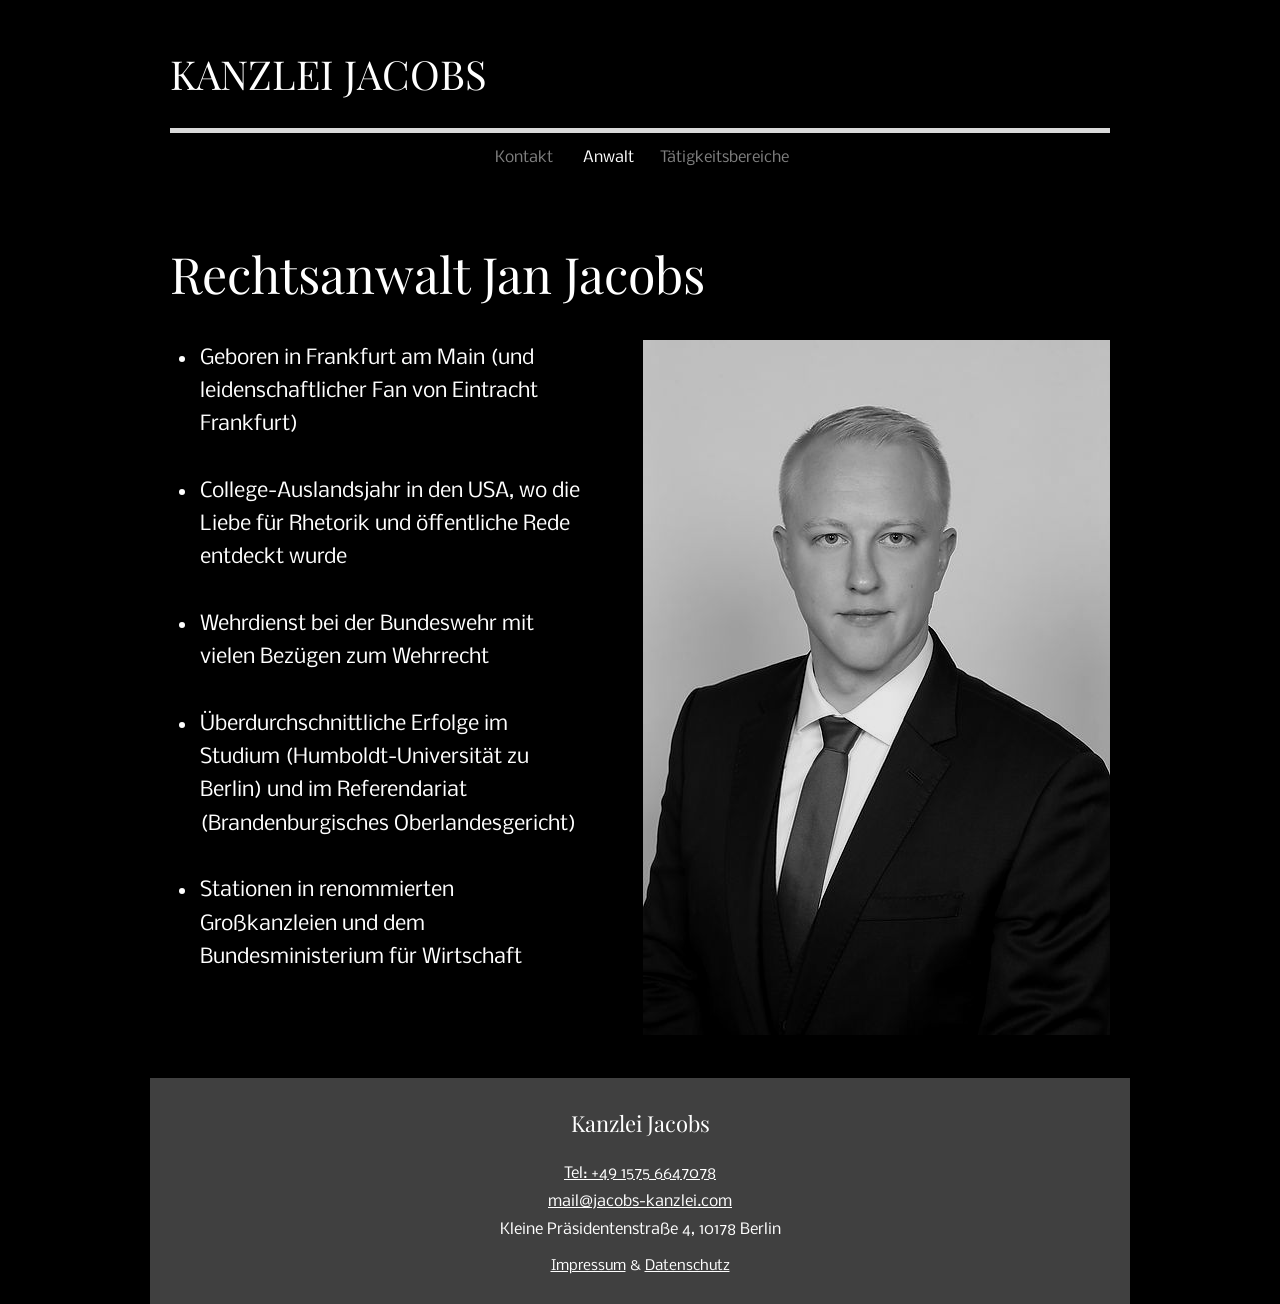
==== commit 4156c95d: "Rebuild Kanzlei site from Wix original" ====
--- a/anwalt/index.html
+++ b/anwalt/index.html
@@ -3,28 +3,59 @@
   <head>
     <meta charset="utf-8" />
     <meta name="viewport" content="width=device-width, initial-scale=1" />
-    <title>Rechtsanwalt Jan Jacobs | Kanzlei Jacobs</title>
-    <meta name="description" content="Rechtsanwalt Jan Jacobs – persönliche Beratung im Zivilrecht und Mietrecht in Berlin." />
-    <meta name="theme-color" content="#173b64" />
-    <link rel="canonical" href="https://www.jacobs-kanzlei.com/anwalt/" />
+    <title>Anwalt | Kanzlei Jacobs</title>
+    <meta name="description" content="Rechtsanwalt Jan Jacobs in Berlin." />
+    <meta name="theme-color" content="#000000" />
+    <link rel="canonical" href="https://www.jacobs-kanzlei.com/anwalt" />
     <link rel="icon" href="../assets/favicon.svg" type="image/svg+xml" />
     <link rel="stylesheet" href="../styles.css" />
   </head>
   <body>
     <a class="skip-link" href="#inhalt">Zum Inhalt</a>
     <header class="site-header">
-      <div class="header-main"><a class="wordmark" href="../" aria-label="Kanzlei Jacobs – Startseite"><span class="wordmark__name">Kanzlei Jacobs</span><span class="wordmark__place">Rechtsanwalt · Berlin</span></a><div class="header-contact"><a href="tel:+4915756647078">+49 1575 6647078</a><br /><a href="mailto:mail@jacobs-kanzlei.com">mail@jacobs-kanzlei.com</a></div><button class="menu-button" type="button" aria-expanded="false" aria-controls="navigation"><span></span><span></span><span></span><span class="sr-only">Menü öffnen</span></button></div>
-      <nav id="navigation" class="site-nav" aria-label="Hauptnavigation"><a href="../">Startseite</a><a class="is-active" href="./">Anwalt</a><a href="../taetigkeitsbereiche/">Tätigkeitsbereiche</a><a href="../#kontakt">Kontakt</a></nav>
+      <div class="header-inner">
+        <a class="wordmark" href="../">Kanzlei Jacobs</a>
+        <hr class="header-rule" />
+        <nav class="site-nav" aria-label="Hauptnavigation">
+          <a href="../">Kontakt</a>
+          <a class="is-active" href="./">Anwalt</a>
+          <div class="nav-dropdown">
+            <button type="button" aria-expanded="false">Tätigkeitsbereiche</button>
+            <ul class="nav-dropdown__menu">
+              <li><a href="../zivilrecht/">Allg. Zivilrecht &amp; Vertragsrecht</a></li>
+              <li><a href="../mietrecht/">Mietrecht</a></li>
+              <li><a href="../handelsrecht/">Handelsrecht</a></li>
+              <li><a href="../gesellschaftsrecht/">Gesellschaftsrecht</a></li>
+              <li><a href="../steuerrecht/">Steuerrecht</a></li>
+            </ul>
+          </div>
+        </nav>
+      </div>
     </header>
-    <main id="inhalt">
-      <header class="page-title"><h1>Rechtsanwalt Jan Jacobs</h1><p>Persönliche Beratung und engagierte Vertretung</p></header>
-      <section class="lawyer-layout">
-        <div class="lawyer-photo"><img src="../assets/jan-jacobs-portrait-optimized.jpg" alt="Rechtsanwalt Jan Jacobs" width="1074" height="1600" /></div>
-        <div class="lawyer-copy"><p class="section-kicker">Über mich</p><h2>Klare Beratung auf Augenhöhe</h2><p>Rechtliche Fragestellungen sind häufig komplex und für die Beteiligten von großer persönlicher Bedeutung. Deshalb lege ich Wert auf eine verständliche Einordnung, eine offene Kommunikation und ein Vorgehen, das zu Ihrer konkreten Situation passt.</p><h3>Werdegang</h3><ul><li>Geboren in Frankfurt am Main</li><li>College-Auslandsjahr in den USA</li><li>Studium der Rechtswissenschaft an der Humboldt-Universität zu Berlin</li><li>Referendariat im Bezirk des Brandenburgischen Oberlandesgerichts</li><li>Berufliche Stationen in renommierten Großkanzleien und im Bundesministerium für Wirtschaft</li><li>Zuvor Wehrdienst bei der Bundeswehr</li></ul><h3>Persönliches</h3><p>Die während des Auslandsjahrs entstandene Begeisterung für Rhetorik und öffentliche Rede begleitet meine anwaltliche Arbeit bis heute. Daneben bin ich leidenschaftlicher Fan von Eintracht Frankfurt.</p></div>
-      </section>
-      <section class="contact-strip"><div class="contact-strip__inner"><div><p class="section-kicker">Ihr Anliegen</p><h2>Besprechen wir die nächsten Schritte.</h2></div><div class="contact-data"><p><strong>Telefon</strong><br /><a href="tel:+4915756647078">+49 1575 6647078</a></p><p><strong>E-Mail</strong><br /><a href="mailto:mail@jacobs-kanzlei.com">mail@jacobs-kanzlei.com</a></p></div></div></section>
+
+    <main id="inhalt" class="attorney-page">
+      <h1>Rechtsanwalt Jan Jacobs</h1>
+      <div class="attorney-page__body">
+        <ul>
+          <li>Geboren in Frankfurt am Main (und leidenschaftlicher Fan von Eintracht Frankfurt)</li>
+          <li>College-Auslandsjahr in den USA, wo die Liebe für Rhetorik und öffentliche Rede entdeckt wurde</li>
+          <li>Wehrdienst bei der Bundeswehr mit vielen Bezügen zum Wehrrecht</li>
+          <li>Überdurchschnittliche Erfolge im Studium (Humboldt-Universität zu Berlin) und im Referendariat (Brandenburgisches Oberlandesgericht)</li>
+          <li>Stationen in renommierten Großkanzleien und dem Bundesministerium für Wirtschaft</li>
+        </ul>
+        <img class="attorney-page__photo" src="../assets/anwalt-original.jpg" alt="Rechtsanwalt Jacobs" width="467" height="695" />
+      </div>
     </main>
-    <footer class="site-footer"><div class="site-footer__inner"><div><strong>Kanzlei Jacobs</strong><br />Rechtsanwalt Jan Jacobs · Berlin</div><nav aria-label="Rechtliche Hinweise"><a href="../impressum/">Impressum</a><a href="../datenschutz/">Datenschutz</a></nav></div></footer>
+
+    <footer class="site-footer">
+      <div class="footer-inner">
+        <h2>Kanzlei Jacobs</h2>
+        <p><a href="tel:+4915756647078">Tel: +49 1575 6647078</a></p>
+        <p><a href="mailto:mail@jacobs-kanzlei.com">mail@jacobs-kanzlei.com</a></p>
+        <p>Kleine Präsidentenstraße 4, 10178 Berlin</p>
+        <p class="footer-legal"><a href="../impressum/">Impressum</a> &amp; <a href="../datenschutz/">Datenschutz</a></p>
+      </div>
+    </footer>
     <script src="../script.js"></script>
   </body>
 </html>
--- a/styles.css
+++ b/styles.css
@@ -1,15 +1,28 @@
+@font-face {
+  font-family: "Playfair Display";
+  src: url("./assets/fonts/playfair-display-regular.woff2") format("woff2");
+  font-style: normal;
+  font-weight: 400;
+  font-display: swap;
+}
+
+@font-face {
+  font-family: "Nobile";
+  src: url("./assets/fonts/nobile-regular.woff2") format("woff2");
+  font-style: normal;
+  font-weight: 400;
+  font-display: swap;
+}
+
 :root {
-  --blue: #173b64;
-  --blue-dark: #102b4a;
-  --blue-light: #e9f0f6;
-  --text: #252525;
-  --muted: #666;
-  --line: #d9d9d9;
-  --paper: #fff;
-  --soft: #f4f5f6;
-  --serif: "Playfair Display", Georgia, "Times New Roman", serif;
-  --sans: "Raleway", "Helvetica Neue", Arial, sans-serif;
-  --content: min(980px, calc(100vw - 40px));
+  --black: #000;
+  --dark-gray: #404040;
+  --gray: #808080;
+  --light-gray: #bfbfbf;
+  --white: #fff;
+  --site-width: 980px;
+  --playfair: "Playfair Display", Georgia, "Times New Roman", serif;
+  --nobile: "Nobile", Arial, Helvetica, sans-serif;
 }
 
 * {
@@ -21,12 +34,14 @@
 }
 
 body {
+  min-width: 320px;
   margin: 0;
-  background: var(--paper);
-  color: var(--text);
-  font-family: var(--sans);
+  overflow-x: hidden;
+  background: var(--black);
+  color: var(--white);
+  font-family: var(--nobile);
   font-size: 15px;
-  line-height: 1.75;
+  line-height: 1.875;
   -webkit-font-smoothing: antialiased;
 }
 
@@ -34,43 +49,9 @@
   color: inherit;
 }
 
-img {
+img,
+svg {
   display: block;
-  max-width: 100%;
-}
-
-h1,
-h2,
-h3,
-p {
-  margin-top: 0;
-}
-
-h1,
-h2,
-h3 {
-  font-family: var(--serif);
-  font-weight: 400;
-}
-
-h1 {
-  margin-bottom: 18px;
-  color: var(--blue-dark);
-  font-size: clamp(39px, 5vw, 58px);
-  line-height: 1.15;
-}
-
-h2 {
-  margin-bottom: 22px;
-  color: var(--blue-dark);
-  font-size: clamp(31px, 4vw, 43px);
-  line-height: 1.2;
-}
-
-h3 {
-  color: var(--blue-dark);
-  font-size: 24px;
-  line-height: 1.3;
 }
 
 .sr-only {
@@ -90,655 +71,714 @@
   z-index: 100;
   top: 8px;
   left: 8px;
-  padding: 8px 13px;
-  background: #fff;
-  color: var(--blue);
-  transform: translateY(-150%);
+  padding: 7px 12px;
+  background: var(--white);
+  color: var(--black);
+  transform: translateY(-160%);
 }
 
 .skip-link:focus {
   transform: none;
 }
 
+.site-shell {
+  width: min(var(--site-width), 100%);
+  margin: 0 auto;
+}
+
 .site-header {
-  width: var(--content);
+  background: var(--black);
+}
+
+.header-inner {
+  width: var(--site-width);
+  max-width: 100%;
   margin: 0 auto;
-  padding-top: 30px;
-  background: #fff;
-}
-
-.header-main {
-  display: flex;
-  min-height: 82px;
-  align-items: flex-start;
-  justify-content: space-between;
-  gap: 30px;
+  display: grid;
+  grid-template-columns: 100%;
 }
 
 .wordmark {
-  display: inline-flex;
-  flex-direction: column;
-  color: var(--blue-dark);
-  line-height: 1;
-  text-decoration: none;
-}
-
-.wordmark__name {
-  font-family: var(--serif);
-  font-size: 34px;
-  letter-spacing: 0.01em;
-}
-
-.wordmark__place {
-  margin-top: 10px;
-  color: #555;
-  font-family: var(--sans);
-  font-size: 11px;
-  letter-spacing: 0.27em;
-  text-transform: uppercase;
-}
-
-.header-contact {
-  padding-top: 3px;
-  color: #555;
-  font-size: 12px;
-  line-height: 1.7;
-  text-align: right;
-}
-
-.header-contact a {
-  text-decoration: none;
-}
-
-.header-contact a:hover {
-  color: var(--blue);
-}
-
-.site-nav {
-  display: flex;
-  min-height: 48px;
-  align-items: center;
-  border-top: 1px solid var(--line);
-  border-bottom: 1px solid var(--line);
-}
-
-.site-nav a {
-  padding: 13px 32px 12px 0;
-  color: #444;
-  font-size: 12px;
-  letter-spacing: 0.08em;
+  width: fit-content;
+  margin: 47px 0 27px 20px;
+  color: var(--white);
+  font-family: var(--playfair);
+  font-size: 40px;
+  font-weight: 400;
+  line-height: 1.35;
   text-decoration: none;
   text-transform: uppercase;
 }
 
-.site-nav a:hover,
-.site-nav a.is-active {
-  color: var(--blue);
-}
-
-.site-nav a.is-active {
-  font-weight: 700;
+.header-rule {
+  width: 940px;
+  max-width: calc(100% - 40px);
+  height: 5px;
+  margin: 0 20px 10px;
+  border: 0;
+  background: rgba(255, 255, 255, 0.85);
+}
+
+.site-nav {
+  position: relative;
+  width: 940px;
+  max-width: calc(100% - 40px);
+  height: 30px;
+  margin: 0 20px 15px;
+  display: flex;
+  align-items: stretch;
+  justify-content: center;
+  font-family: var(--nobile);
+  font-size: 15px;
+  line-height: 30px;
+}
+
+.site-nav > a,
+.nav-dropdown > button {
+  height: 30px;
+  padding: 0 15px;
+  border: 0;
+  background: transparent;
+  color: var(--gray);
+  font: inherit;
+  line-height: 30px;
+  text-decoration: none;
+  cursor: pointer;
+}
+
+.site-nav > a:hover,
+.site-nav > a:focus-visible,
+.nav-dropdown > button:hover,
+.nav-dropdown > button:focus-visible {
+  color: var(--light-gray);
+}
+
+.site-nav > a.is-active {
+  color: var(--white);
+}
+
+.nav-dropdown > button.is-active {
+  color: var(--white);
+}
+
+.nav-dropdown {
+  position: relative;
+}
+
+.nav-dropdown > button {
+  width: 151px;
+  padding: 0;
+}
+
+.nav-dropdown__menu {
+  position: absolute;
+  z-index: 20;
+  top: 30px;
+  left: 50%;
+  display: none;
+  width: 285px;
+  margin: 0;
+  padding: 9px 0;
+  background: var(--black);
+  list-style: none;
+  transform: translateX(-50%);
+}
+
+.nav-dropdown:hover .nav-dropdown__menu,
+.nav-dropdown:focus-within .nav-dropdown__menu,
+.nav-dropdown.is-open .nav-dropdown__menu {
+  display: block;
+}
+
+.nav-dropdown__menu a {
+  display: block;
+  padding: 5px 16px;
+  color: var(--gray);
+  line-height: 1.55;
+  text-align: center;
+  text-decoration: none;
+}
+
+.nav-dropdown__menu a:hover,
+.nav-dropdown__menu a:focus-visible {
+  color: var(--light-gray);
 }
 
 .menu-button {
   display: none;
 }
 
-.home-hero {
+.original-home {
+  min-width: 0;
+  background: var(--black);
+}
+
+.original-hero {
   position: relative;
-  width: var(--content);
-  margin: 22px auto 0;
-  overflow: hidden;
-}
-
-.home-hero img {
+  width: 938px;
+  max-width: calc(100% - 42px);
+  height: 362px;
+  margin: 17px auto 67px;
+}
+
+.original-hero__image {
   width: 100%;
-  aspect-ratio: 2.59 / 1;
+  height: 100%;
   object-fit: cover;
-}
-
-.home-hero__panel {
+  filter: grayscale(1) contrast(1.1) brightness(0.9);
+}
+
+.original-hero__frame {
   position: absolute;
-  top: 50%;
-  left: 42px;
-  width: min(500px, calc(100% - 84px));
-  padding: 28px 36px 30px;
-  background: rgba(16, 43, 74, 0.9);
-  color: #fff;
-  transform: translateY(-50%);
-}
-
-.home-hero__panel h1 {
+  top: 23px;
+  left: 20px;
+  width: 311px;
+  min-height: 168px;
+  border: 5px solid var(--white);
+  pointer-events: none;
+}
+
+.original-hero h1 {
+  position: absolute;
+  z-index: 1;
+  top: 23px;
+  left: 55px;
+  width: 241px;
   margin: 0;
-  color: #fff;
-  font-size: clamp(34px, 4.4vw, 51px);
-}
-
-.home-hero__panel p {
-  margin: 9px 0 0;
-  font-size: 17px;
-  letter-spacing: 0.03em;
-}
-
-.content-section {
-  width: var(--content);
+  color: var(--white);
+  font-family: var(--playfair);
+  font-size: 40px;
+  font-weight: 400;
+  line-height: 1.35;
+}
+
+.original-contact {
+  width: 669px;
+  max-width: calc(100% - 42px);
+  margin: 0 auto 51px;
+}
+
+.original-contact h2 {
+  margin: 0 0 25px;
+  color: var(--white);
+  font-family: var(--playfair);
+  font-size: 40px;
+  font-weight: 400;
+  line-height: 1.35;
+}
+
+.original-contact h2 a {
+  text-decoration: none;
+}
+
+.original-contact__intro {
+  margin: 0 0 50px;
+  color: var(--white);
+  font-family: var(--nobile);
+  font-size: 20px;
+  line-height: 1.67;
+  text-align: justify;
+}
+
+.contact-row {
+  display: grid;
+  grid-template-columns: 26px 1fr;
+  gap: 25px;
+  align-items: start;
+  min-height: 37px;
+  margin-bottom: 12px;
+}
+
+.contact-row:last-child {
+  margin-bottom: 0;
+}
+
+.contact-row svg {
+  width: 26px;
+  height: 26px;
+  margin-top: 3px;
+  fill: var(--white);
+}
+
+.contact-row a {
+  color: var(--white);
+  font-family: var(--nobile);
+  font-size: 20px;
+  line-height: 1.67;
+  text-decoration: underline;
+}
+
+.site-footer {
+  border-top: 5px solid var(--black);
+  background: var(--black);
+}
+
+.footer-inner {
+  width: var(--site-width);
+  max-width: 100%;
+  min-height: 226px;
   margin: 0 auto;
-  padding: 68px 0;
-}
-
-.content-section--center {
-  max-width: 780px;
+  padding: 30px 20px 25px;
+  background: var(--dark-gray);
+  color: var(--white);
   text-align: center;
 }
 
-.content-section--center p {
-  color: #515151;
-  font-size: 16px;
-}
-
-.section-kicker {
-  margin-bottom: 10px;
-  color: var(--blue);
-  font-size: 11px;
-  font-weight: 700;
-  letter-spacing: 0.22em;
-  text-transform: uppercase;
-}
-
-.practice-overview {
-  padding: 64px 0 72px;
-  background: var(--soft);
-  border-top: 1px solid #e6e6e6;
-  border-bottom: 1px solid #e6e6e6;
-}
-
-.practice-overview__inner {
-  width: var(--content);
+.footer-inner h2 {
+  margin: 0 0 21px;
+  font-family: var(--playfair);
+  font-size: 22px;
+  font-weight: 400;
+  line-height: 1.41;
+}
+
+.footer-inner p {
+  margin: 0;
+  font-family: var(--nobile);
+  font-size: 15px;
+  line-height: 1.875;
+}
+
+.footer-inner a {
+  color: var(--white);
+}
+
+.footer-legal {
+  margin-top: 10px !important;
+  font-size: 14px !important;
+  line-height: 1.79 !important;
+}
+
+.attorney-page,
+.original-practice-page {
+  width: var(--site-width);
+  max-width: 100%;
   margin: 0 auto;
 }
 
-.practice-overview__head {
-  margin-bottom: 32px;
-  text-align: center;
-}
-
-.practice-overview__head h2 {
-  margin-bottom: 0;
-}
-
-.practice-cards {
+.attorney-page {
+  padding: 52px 20px 38px;
+}
+
+.attorney-page h1 {
+  margin: 0 0 32px;
+  color: var(--white);
+  font-family: var(--playfair);
+  font-size: 50px;
+  font-weight: 400;
+  line-height: 1.35;
+}
+
+.attorney-page__body {
   display: grid;
-  grid-template-columns: 1fr 1fr;
-  border-top: 3px solid var(--blue);
-  background: #fff;
-  box-shadow: 0 1px 8px rgba(0, 0, 0, 0.06);
-}
-
-.practice-card {
-  min-height: 260px;
-  padding: 36px 40px;
-}
-
-.practice-card + .practice-card {
-  border-left: 1px solid var(--line);
-}
-
-.practice-card h3 {
-  margin-bottom: 15px;
-}
-
-.practice-card p {
-  color: #555;
-}
-
-.text-link {
-  color: var(--blue);
-  font-size: 12px;
-  font-weight: 700;
-  letter-spacing: 0.08em;
-  text-decoration: none;
-  text-transform: uppercase;
-}
-
-.text-link::after {
-  content: "  ›";
-}
-
-.consultation {
-  width: var(--content);
-  margin: 0 auto;
+  grid-template-columns: 414px 467px;
+  gap: 59px;
+  align-items: start;
+}
+
+.attorney-page__body ul {
+  margin: 2px 0 0;
+  padding-left: 27px;
+}
+
+.attorney-page__body li {
+  padding-left: 3px;
+  color: var(--white);
+  font-family: var(--nobile);
+  font-size: 20px;
+  line-height: 1.67;
+}
+
+.attorney-page__body li + li {
+  margin-top: 33px;
+}
+
+.attorney-page__photo {
+  width: 467px;
+  height: 695px;
+  object-fit: cover;
+  filter: grayscale(1) contrast(1.1) brightness(0.9);
+}
+
+.original-practice-page__image {
+  display: block;
+  object-fit: cover;
+  filter: grayscale(1) contrast(1.1) brightness(0.9);
+}
+
+.original-practice-page__copy {
+  margin-right: auto;
+  margin-left: auto;
+  padding-bottom: 24px;
+  color: var(--white);
+  font-family: var(--nobile);
+  font-size: 20px;
+  line-height: 1.67;
+}
+
+.original-practice-page__copy h1 {
+  margin: 0 0 33px;
+  font-family: var(--playfair);
+  font-size: 40px;
+  font-weight: 400;
+  line-height: 1.35;
+}
+
+.original-practice-page__copy p {
+  margin: 0 0 33px;
+  text-align: justify;
+}
+
+.original-practice-page__copy ul {
+  margin: 0;
+  padding-left: 28px;
+}
+
+.original-practice-page__copy li {
+  padding-left: 3px;
+}
+
+.original-practice-page__copy li + li {
+  margin-top: 33px;
+}
+
+.original-practice-page__copy li p {
+  margin: 0;
+}
+
+.practice-zivilrecht .original-practice-page__image {
+  width: 684px;
+  height: 456px;
+  margin: 26px auto 10px;
+}
+
+.practice-zivilrecht .original-practice-page__copy {
+  width: 858px;
+  padding-top: 0;
+  padding-bottom: 30px;
+}
+
+.practice-mietrecht .original-practice-page__image {
+  width: 600px;
+  height: 400px;
+  margin: 8px auto 70px;
+}
+
+.practice-mietrecht .original-practice-page__copy {
+  width: 875px;
+  padding-bottom: 32px;
+}
+
+.practice-handelsrecht .original-practice-page__image {
+  width: 600px;
+  height: 400px;
+  margin: 32px auto 35px;
+}
+
+.practice-handelsrecht .original-practice-page__copy {
+  width: 865px;
+  padding-bottom: 55px;
+}
+
+.practice-gesellschaftsrecht .original-practice-page__image {
+  width: 616px;
+  height: 411px;
+  margin: 22px auto 10px;
+}
+
+.practice-gesellschaftsrecht .original-practice-page__copy {
+  width: 897px;
+  padding-bottom: 30px;
+}
+
+.practice-steuerrecht .original-practice-page__image {
+  width: 600px;
+  height: 380px;
+  margin: 48px auto 52px;
+}
+
+.practice-steuerrecht .original-practice-page__copy {
+  width: 866px;
+  padding-bottom: 24px;
+}
+
+/* Innenseiten nutzen dieselbe Gestaltung; ihre Inhalte werden nach den
+   entsprechenden Wix-Vorlagen im nächsten Schritt exakt gesetzt. */
+.page-title,
+.lawyer-layout,
+.practice-page,
+.legal-page,
+.contact-strip__inner {
+  width: 669px;
+  max-width: calc(100% - 42px);
+  margin-right: auto;
+  margin-left: auto;
+}
+
+.page-title {
+  padding: 50px 0 30px;
+}
+
+.page-title h1,
+.lawyer-copy h2,
+.practice-page h2,
+.legal-page h1,
+.legal-page h2,
+.contact-strip h2 {
+  margin: 0 0 25px;
+  color: var(--white);
+  font-family: var(--playfair);
+  font-weight: 400;
+}
+
+.page-title h1,
+.legal-page h1 {
+  font-size: 50px;
+  line-height: 1.34;
+}
+
+.page-title p,
+.lawyer-copy p,
+.lawyer-copy li,
+.practice-page p,
+.practice-page li,
+.legal-page p,
+.legal-page li,
+.legal-page address {
+  color: var(--white);
+  font-family: var(--nobile);
+  font-size: 18px;
+  line-height: 1.75;
+}
+
+.lawyer-layout {
   display: grid;
-  grid-template-columns: 1fr auto;
-  gap: 60px;
-  align-items: center;
-  padding: 58px 0 64px;
-}
-
-.consultation h2 {
-  margin-bottom: 9px;
-  font-size: 34px;
-}
-
-.consultation p {
-  margin-bottom: 0;
-  color: #555;
-}
-
-.button {
-  display: inline-flex;
-  min-height: 44px;
-  align-items: center;
-  justify-content: center;
-  padding: 10px 23px;
-  border: 1px solid var(--blue);
-  background: var(--blue);
-  color: #fff;
-  font-size: 12px;
-  font-weight: 700;
-  letter-spacing: 0.07em;
-  text-decoration: none;
-  text-transform: uppercase;
-  transition: background 160ms ease, color 160ms ease;
-}
-
-.button:hover {
-  background: #fff;
-  color: var(--blue);
-}
-
-.page-title {
-  width: var(--content);
-  margin: 22px auto 0;
-  padding: 44px 46px;
-  background: var(--blue);
-  color: #fff;
-}
-
-.page-title h1 {
-  margin-bottom: 6px;
-  color: #fff;
-}
-
-.page-title p {
-  margin-bottom: 0;
-}
-
-.lawyer-layout {
-  width: var(--content);
-  margin: 0 auto;
-  display: grid;
-  grid-template-columns: 0.93fr 1.07fr;
-  gap: 56px;
-  align-items: start;
-  padding: 58px 0 72px;
-}
-
-.lawyer-photo {
-  border: 1px solid #ddd;
+  grid-template-columns: 300px 1fr;
+  gap: 45px;
+  padding: 25px 0 60px;
 }
 
 .lawyer-photo img {
   width: 100%;
-}
-
-.lawyer-copy h2 {
-  margin-bottom: 14px;
-}
-
-.lawyer-copy h3 {
-  margin: 32px 0 12px;
-  font-size: 22px;
-}
-
-.lawyer-copy p,
-.lawyer-copy li {
-  color: #515151;
-}
-
-.lawyer-copy ul {
-  margin: 0;
+  filter: grayscale(1);
+}
+
+.lawyer-copy h2,
+.practice-page h2,
+.legal-page h2,
+.contact-strip h2 {
+  font-size: 40px;
+  line-height: 1.35;
+}
+
+.section-kicker {
+  color: var(--light-gray);
+}
+
+.practice-page,
+.legal-page {
+  padding: 45px 0 65px;
+}
+
+.practice-block,
+.legal-content section + section {
+  padding: 36px 0;
+  border-top: 1px solid var(--dark-gray);
+}
+
+.topic-list {
   padding-left: 20px;
 }
 
-.practice-page {
-  width: var(--content);
-  margin: 0 auto;
-  padding: 58px 0 74px;
-}
-
-.practice-page__intro {
-  max-width: 760px;
-  margin-bottom: 52px;
-}
-
-.practice-block {
-  display: grid;
-  grid-template-columns: 290px 1fr;
-  gap: 52px;
-  padding: 48px 0;
-  border-top: 1px solid var(--line);
-}
-
-.practice-block:first-of-type {
-  border-top: 3px solid var(--blue);
-}
-
-.practice-block h2 {
-  margin-bottom: 0;
-  font-size: 34px;
-}
-
-.practice-block__copy > p:first-child {
-  color: #444;
-  font-size: 16px;
-}
-
-.topic-list {
-  display: grid;
-  grid-template-columns: 1fr 1fr;
-  gap: 0 34px;
-  margin: 28px 0 0;
-  padding: 0;
-  list-style: none;
-  border-top: 1px solid var(--line);
-}
-
-.topic-list li {
-  padding: 13px 0;
-  border-bottom: 1px solid var(--line);
-  color: #505050;
-}
-
-.topic-list li::before {
-  content: "›";
-  margin-right: 9px;
-  color: var(--blue);
-  font-weight: 700;
-}
-
 .contact-strip {
-  background: var(--blue-light);
-  border-top: 1px solid #d5e0ea;
+  background: var(--black);
 }
 
 .contact-strip__inner {
-  width: var(--content);
-  margin: 0 auto;
-  display: grid;
-  grid-template-columns: 1fr 1fr;
-  gap: 60px;
-  padding: 52px 0;
-}
-
-.contact-strip h2 {
-  margin-bottom: 10px;
-  font-size: 32px;
-}
-
-.contact-data {
-  padding-top: 8px;
-}
-
-.contact-data p {
-  margin-bottom: 12px;
-}
-
-.contact-data a {
-  color: var(--blue);
-  text-decoration: none;
-}
-
-.site-footer {
-  background: var(--blue-dark);
-  color: rgba(255, 255, 255, 0.78);
-}
-
-.site-footer__inner {
-  width: var(--content);
-  margin: 0 auto;
-  display: grid;
-  grid-template-columns: 1fr auto;
-  gap: 30px;
-  align-items: center;
-  padding: 31px 0;
-  font-size: 12px;
-}
-
-.site-footer strong {
-  color: #fff;
-  font-family: var(--serif);
-  font-size: 18px;
-  font-weight: 400;
-}
-
-.site-footer nav {
-  display: flex;
-  gap: 25px;
-}
-
-.site-footer a {
-  text-decoration: none;
-}
-
-.site-footer a:hover {
-  color: #fff;
-}
-
-.legal-page {
-  width: var(--content);
-  margin: 0 auto;
-  padding: 58px 0 76px;
-}
-
-.legal-page__head {
-  max-width: 720px;
-  margin-bottom: 48px;
-}
-
-.legal-page__head h1 {
-  font-size: 48px;
+  padding: 35px 0 55px;
+}
+
+.contact-data a,
+.legal-page a {
+  color: var(--white);
 }
 
 .legal-layout {
   display: grid;
-  grid-template-columns: 220px minmax(0, 690px);
-  gap: 62px;
-  align-items: start;
+  grid-template-columns: 180px 1fr;
+  gap: 40px;
 }
 
 .legal-index {
-  position: sticky;
-  top: 20px;
   display: flex;
   flex-direction: column;
-  border-top: 3px solid var(--blue);
 }
 
 .legal-index a {
-  padding: 11px 0;
-  border-bottom: 1px solid var(--line);
-  color: #555;
-  font-size: 12px;
-  text-decoration: none;
-}
-
-.legal-content section + section {
-  margin-top: 42px;
-  padding-top: 42px;
-  border-top: 1px solid var(--line);
-}
-
-.legal-content h2 {
-  margin-bottom: 16px;
-  font-size: 30px;
-}
-
-.legal-content h3 {
-  margin: 27px 0 8px;
-  font-size: 20px;
-}
-
-.legal-content p,
-.legal-content li {
-  color: #555;
-}
-
-.legal-content address {
-  font-style: normal;
+  padding: 7px 0;
+  color: var(--light-gray);
 }
 
 .legal-note {
-  padding: 16px 19px;
-  border-left: 3px solid var(--blue);
-  background: var(--blue-light);
-  color: var(--blue-dark) !important;
-  font-size: 13px;
+  padding: 15px;
+  border: 1px solid var(--gray);
 }
 
 .error-page {
-  width: var(--content);
+  width: 669px;
+  max-width: calc(100% - 42px);
   min-height: 100vh;
   margin: 0 auto;
   display: grid;
   place-content: center;
+  color: var(--white);
   text-align: center;
 }
 
+.button {
+  display: inline-block;
+  padding: 9px 18px;
+  border: 1px solid var(--white);
+  color: var(--white);
+  text-decoration: none;
+}
+
 @media (max-width: 760px) {
-  :root {
-    --content: calc(100vw - 30px);
-  }
-
-  .site-header {
-    position: relative;
-    padding-top: 21px;
-  }
-
-  .header-main {
-    min-height: 72px;
-    align-items: flex-start;
-  }
-
-  .wordmark__name {
-    font-size: 27px;
-  }
-
-  .header-contact {
-    display: none;
-  }
-
-  .menu-button {
-    display: grid;
-    width: 42px;
-    height: 42px;
-    padding: 10px;
-    border: 1px solid var(--line);
-    background: #fff;
-    gap: 5px;
-    align-content: center;
-  }
-
-  .menu-button span:not(.sr-only) {
-    display: block;
-    height: 1px;
-    background: var(--blue-dark);
+  .wordmark {
+    margin-top: 30px;
+    font-size: clamp(29px, 9vw, 40px);
   }
 
   .site-nav {
-    display: none;
-    padding: 8px 0;
-    flex-direction: column;
-    align-items: stretch;
-  }
-
-  .site-nav.is-open {
-    display: flex;
-  }
-
-  .site-nav a {
-    padding: 10px 4px;
-  }
-
-  .home-hero img {
-    min-height: 330px;
-  }
-
-  .home-hero__panel {
-    left: 18px;
-    width: calc(100% - 36px);
-    padding: 23px 24px 25px;
-  }
-
-  .practice-cards,
+    height: auto;
+    min-height: 30px;
+    flex-wrap: wrap;
+  }
+
+  .original-hero {
+    height: auto;
+    aspect-ratio: 938 / 362;
+  }
+
+  .original-hero__frame {
+    top: 6.4%;
+    left: 2.1%;
+    width: 33.2%;
+    min-height: 46.4%;
+    border-width: 4px;
+  }
+
+  .original-hero h1 {
+    top: 6.4%;
+    left: 5.9%;
+    width: 25.7%;
+    font-size: clamp(20px, 5.2vw, 40px);
+  }
+
   .lawyer-layout,
-  .practice-block,
-  .contact-strip__inner,
-  .consultation,
   .legal-layout {
     grid-template-columns: 1fr;
   }
 
-  .practice-card + .practice-card {
-    border-top: 1px solid var(--line);
-    border-left: 0;
-  }
-
-  .consultation,
-  .contact-strip__inner {
-    gap: 24px;
+  .attorney-page {
+    padding: 38px 21px 45px;
+  }
+
+  .attorney-page h1 {
+    font-size: clamp(38px, 10vw, 50px);
+  }
+
+  .attorney-page__body {
+    grid-template-columns: 1fr;
+    gap: 40px;
+  }
+
+  .attorney-page__photo {
+    width: min(467px, 100%);
+    height: auto;
+    justify-self: center;
+  }
+
+  .original-practice-page {
+    padding-right: 21px;
+    padding-left: 21px;
+  }
+
+  .practice-zivilrecht .original-practice-page__image,
+  .practice-mietrecht .original-practice-page__image,
+  .practice-handelsrecht .original-practice-page__image,
+  .practice-gesellschaftsrecht .original-practice-page__image,
+  .practice-steuerrecht .original-practice-page__image {
+    max-width: 100%;
+    height: auto;
+  }
+
+  .practice-zivilrecht .original-practice-page__copy,
+  .practice-mietrecht .original-practice-page__copy,
+  .practice-handelsrecht .original-practice-page__copy,
+  .practice-gesellschaftsrecht .original-practice-page__copy,
+  .practice-steuerrecht .original-practice-page__copy {
+    width: 100%;
   }
 
   .lawyer-photo {
-    max-width: 470px;
-    margin: 0 auto;
-  }
-
-  .practice-block {
-    gap: 15px;
-  }
-
-  .legal-index {
-    position: static;
-  }
-}
-
-@media (max-width: 500px) {
-  body {
-    font-size: 14px;
-  }
-
-  .home-hero {
-    margin-top: 15px;
-  }
-
-  .home-hero__panel h1 {
-    font-size: 32px;
-  }
-
-  .content-section,
-  .practice-page,
-  .lawyer-layout,
-  .legal-page {
-    padding-top: 48px;
-    padding-bottom: 54px;
-  }
-
-  .practice-card {
-    min-height: 0;
-    padding: 29px 25px;
-  }
-
-  .topic-list {
-    grid-template-columns: 1fr;
-  }
-
-  .page-title {
-    padding: 34px 27px;
-  }
-
-  .site-footer__inner {
-    grid-template-columns: 1fr;
-    gap: 16px;
+    max-width: 340px;
+  }
+}
+
+@media (max-width: 520px) {
+  .header-rule,
+  .site-nav {
+    max-width: calc(100% - 30px);
+    margin-right: 15px;
+    margin-left: 15px;
+  }
+
+  .wordmark {
+    margin-left: 15px;
+  }
+
+  .site-nav > a,
+  .nav-dropdown > button {
+    padding-right: 9px;
+    padding-left: 9px;
+    font-size: 13px;
+  }
+
+  .nav-dropdown > button {
+    width: auto;
+  }
+
+  .original-hero {
+    max-width: calc(100% - 30px);
+    margin-bottom: 48px;
+  }
+
+  .original-hero__frame {
+    width: 43%;
+    min-height: 59%;
+  }
+
+  .original-hero h1 {
+    width: 34%;
+    font-size: clamp(18px, 6.2vw, 31px);
+  }
+
+  .original-contact {
+    max-width: calc(100% - 42px);
+  }
+
+  .original-contact h2 {
+    font-size: 34px;
+  }
+
+  .original-contact__intro,
+  .contact-row a {
+    font-size: 17px;
+  }
+
+  .contact-row {
+    gap: 18px;
   }
 }
 
@@ -746,8 +786,4 @@
   html {
     scroll-behavior: auto;
   }
-
-  * {
-    transition: none !important;
-  }
-}
+}
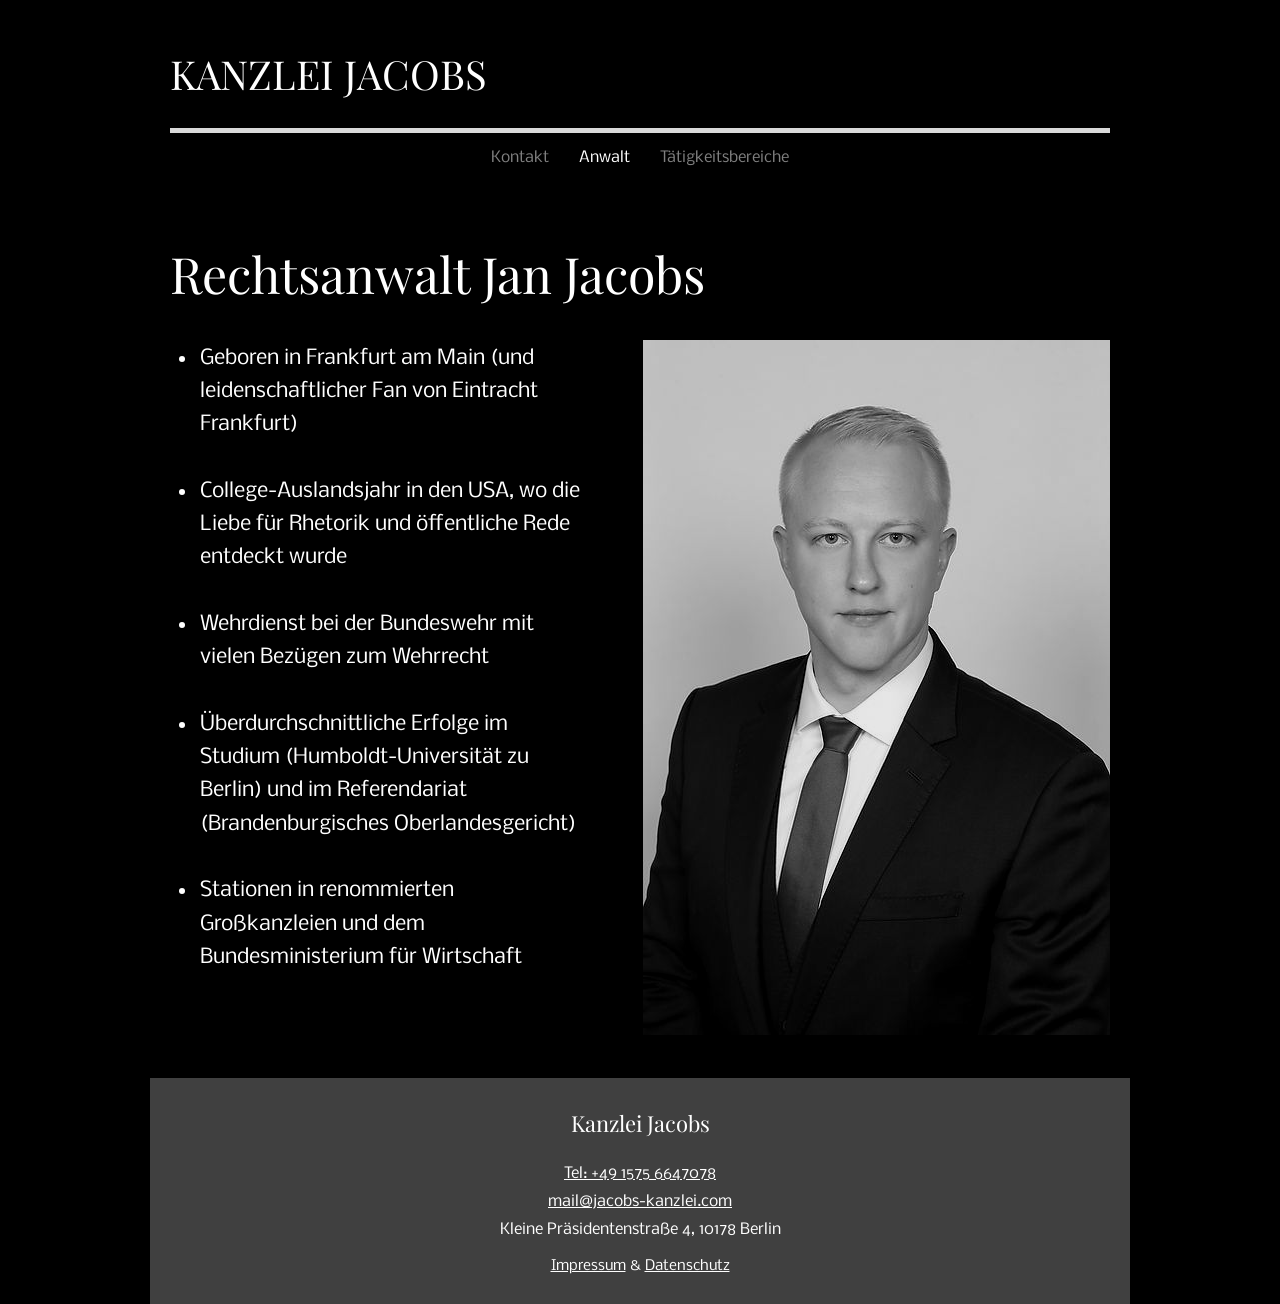
==== commit d123b379: "Merge practice areas into one page" ====
--- a/anwalt/index.html
+++ b/anwalt/index.html
@@ -19,16 +19,7 @@
         <nav class="site-nav" aria-label="Hauptnavigation">
           <a href="../">Kontakt</a>
           <a class="is-active" href="./">Anwalt</a>
-          <div class="nav-dropdown">
-            <button type="button" aria-expanded="false">Tätigkeitsbereiche</button>
-            <ul class="nav-dropdown__menu">
-              <li><a href="../zivilrecht/">Allg. Zivilrecht &amp; Vertragsrecht</a></li>
-              <li><a href="../mietrecht/">Mietrecht</a></li>
-              <li><a href="../handelsrecht/">Handelsrecht</a></li>
-              <li><a href="../gesellschaftsrecht/">Gesellschaftsrecht</a></li>
-              <li><a href="../steuerrecht/">Steuerrecht</a></li>
-            </ul>
-          </div>
+          <a href="../taetigkeitsbereiche/">Tätigkeitsbereiche</a>
         </nav>
       </div>
     </header>
--- a/styles.css
+++ b/styles.css
@@ -133,8 +133,7 @@
   line-height: 30px;
 }
 
-.site-nav > a,
-.nav-dropdown > button {
+.site-nav > a {
   height: 30px;
   padding: 0 15px;
   border: 0;
@@ -147,61 +146,12 @@
 }
 
 .site-nav > a:hover,
-.site-nav > a:focus-visible,
-.nav-dropdown > button:hover,
-.nav-dropdown > button:focus-visible {
+.site-nav > a:focus-visible {
   color: var(--light-gray);
 }
 
 .site-nav > a.is-active {
   color: var(--white);
-}
-
-.nav-dropdown > button.is-active {
-  color: var(--white);
-}
-
-.nav-dropdown {
-  position: relative;
-}
-
-.nav-dropdown > button {
-  width: 151px;
-  padding: 0;
-}
-
-.nav-dropdown__menu {
-  position: absolute;
-  z-index: 20;
-  top: 30px;
-  left: 50%;
-  display: none;
-  width: 285px;
-  margin: 0;
-  padding: 9px 0;
-  background: var(--black);
-  list-style: none;
-  transform: translateX(-50%);
-}
-
-.nav-dropdown:hover .nav-dropdown__menu,
-.nav-dropdown:focus-within .nav-dropdown__menu,
-.nav-dropdown.is-open .nav-dropdown__menu {
-  display: block;
-}
-
-.nav-dropdown__menu a {
-  display: block;
-  padding: 5px 16px;
-  color: var(--gray);
-  line-height: 1.55;
-  text-align: center;
-  text-decoration: none;
-}
-
-.nav-dropdown__menu a:hover,
-.nav-dropdown__menu a:focus-visible {
-  color: var(--light-gray);
 }
 
 .menu-button {
@@ -500,6 +450,31 @@
 .practice-steuerrecht .original-practice-page__copy {
   width: 866px;
   padding-bottom: 24px;
+}
+
+.merged-practice-page .original-practice-page__image {
+  width: 600px;
+  height: 400px;
+  margin: 8px auto 70px;
+}
+
+.merged-practice-page .original-practice-page__copy {
+  width: 875px;
+  padding-bottom: 55px;
+}
+
+.merged-practice-section {
+  margin-top: 58px;
+  padding-top: 47px;
+  border-top: 1px solid var(--dark-gray);
+}
+
+.merged-practice-section h2 {
+  margin: 0 0 33px;
+  font-family: var(--playfair);
+  font-size: 40px;
+  font-weight: 400;
+  line-height: 1.35;
 }
 
 /* Innenseiten nutzen dieselbe Gestaltung; ihre Inhalte werden nach den
@@ -708,7 +683,8 @@
   .practice-mietrecht .original-practice-page__image,
   .practice-handelsrecht .original-practice-page__image,
   .practice-gesellschaftsrecht .original-practice-page__image,
-  .practice-steuerrecht .original-practice-page__image {
+  .practice-steuerrecht .original-practice-page__image,
+  .merged-practice-page .original-practice-page__image {
     max-width: 100%;
     height: auto;
   }
@@ -717,7 +693,8 @@
   .practice-mietrecht .original-practice-page__copy,
   .practice-handelsrecht .original-practice-page__copy,
   .practice-gesellschaftsrecht .original-practice-page__copy,
-  .practice-steuerrecht .original-practice-page__copy {
+  .practice-steuerrecht .original-practice-page__copy,
+  .merged-practice-page .original-practice-page__copy {
     width: 100%;
   }
 
@@ -738,17 +715,12 @@
     margin-left: 15px;
   }
 
-  .site-nav > a,
-  .nav-dropdown > button {
+  .site-nav > a {
     padding-right: 9px;
     padding-left: 9px;
     font-size: 13px;
   }
 
-  .nav-dropdown > button {
-    width: auto;
-  }
-
   .original-hero {
     max-width: calc(100% - 30px);
     margin-bottom: 48px;
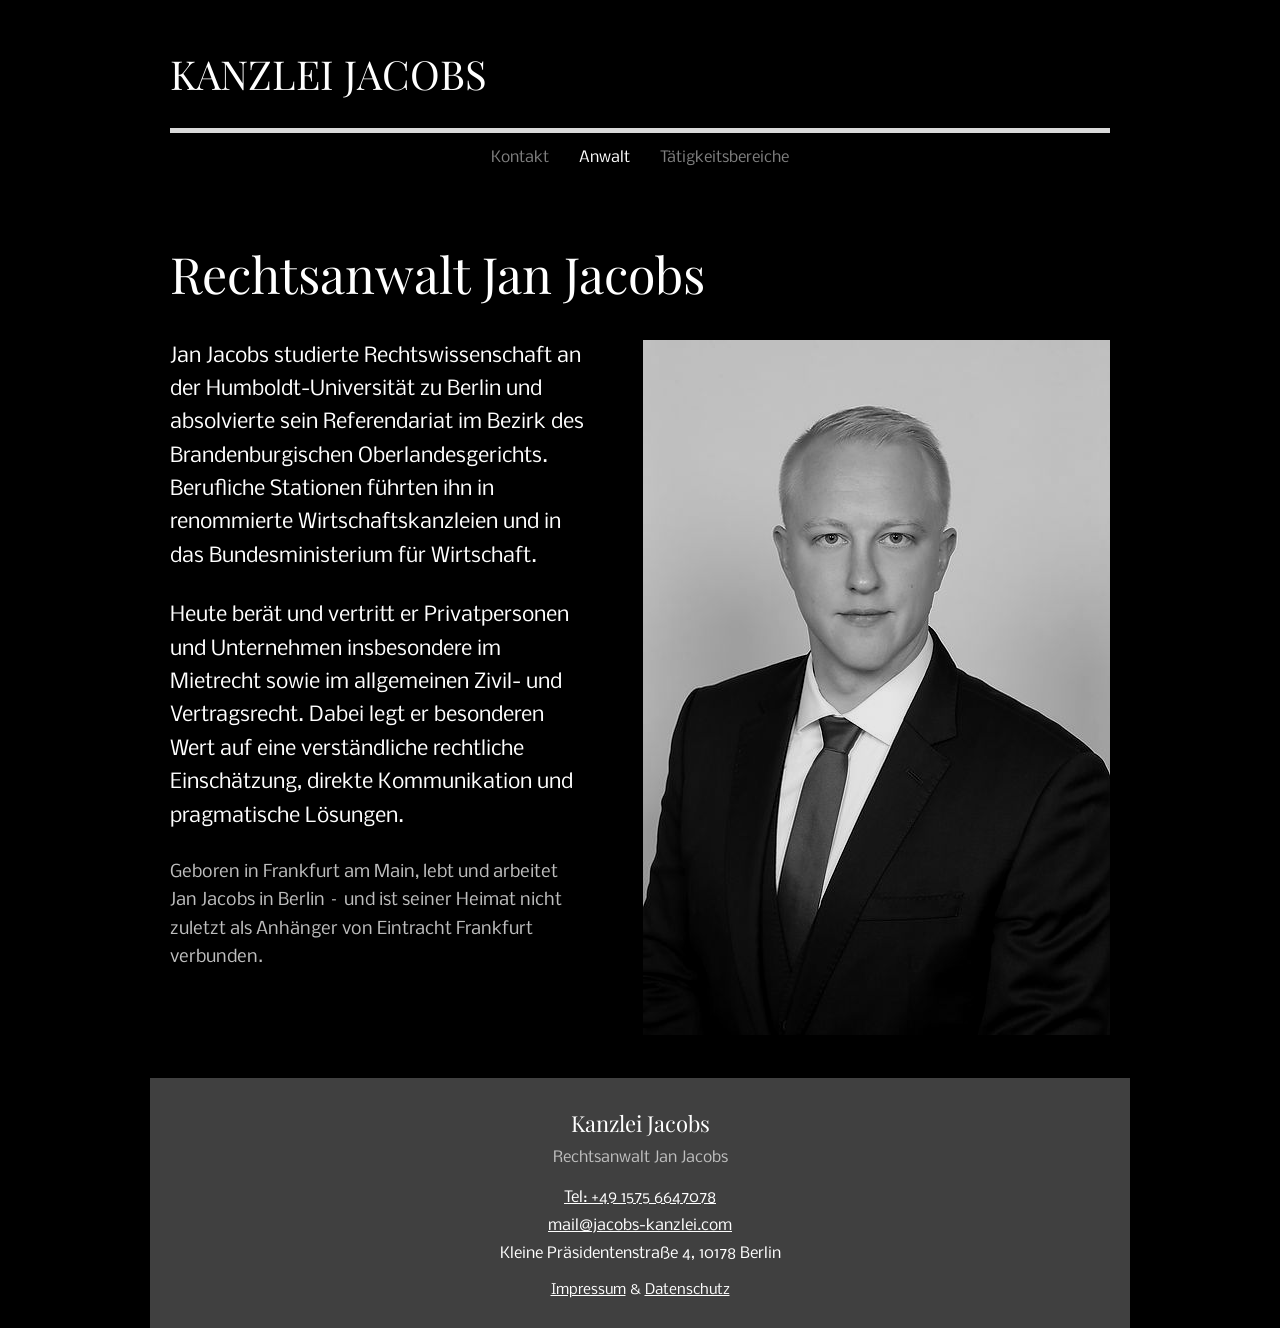
==== commit 87658b59: "Refine Kanzlei site content and contact flow" ====
--- a/anwalt/index.html
+++ b/anwalt/index.html
@@ -27,13 +27,11 @@
     <main id="inhalt" class="attorney-page">
       <h1>Rechtsanwalt Jan Jacobs</h1>
       <div class="attorney-page__body">
-        <ul>
-          <li>Geboren in Frankfurt am Main (und leidenschaftlicher Fan von Eintracht Frankfurt)</li>
-          <li>College-Auslandsjahr in den USA, wo die Liebe für Rhetorik und öffentliche Rede entdeckt wurde</li>
-          <li>Wehrdienst bei der Bundeswehr mit vielen Bezügen zum Wehrrecht</li>
-          <li>Überdurchschnittliche Erfolge im Studium (Humboldt-Universität zu Berlin) und im Referendariat (Brandenburgisches Oberlandesgericht)</li>
-          <li>Stationen in renommierten Großkanzleien und dem Bundesministerium für Wirtschaft</li>
-        </ul>
+        <div class="attorney-page__copy">
+          <p>Jan Jacobs studierte Rechtswissenschaft an der Humboldt-Universität zu Berlin und absolvierte sein Referendariat im Bezirk des Brandenburgischen Oberlandesgerichts. Berufliche Stationen führten ihn in renommierte Wirtschaftskanzleien und in das Bundesministerium für Wirtschaft.</p>
+          <p>Heute berät und vertritt er Privatpersonen und Unternehmen insbesondere im Mietrecht sowie im allgemeinen Zivil- und Vertragsrecht. Dabei legt er besonderen Wert auf eine verständliche rechtliche Einschätzung, direkte Kommunikation und pragmatische Lösungen.</p>
+          <p class="attorney-page__personal">Geboren in Frankfurt am Main, lebt und arbeitet Jan Jacobs in Berlin – und ist seiner Heimat nicht zuletzt als Anhänger von Eintracht Frankfurt verbunden.</p>
+        </div>
         <img class="attorney-page__photo" src="../assets/anwalt-original.jpg" alt="Rechtsanwalt Jacobs" width="467" height="695" />
       </div>
     </main>
@@ -41,6 +39,7 @@
     <footer class="site-footer">
       <div class="footer-inner">
         <h2>Kanzlei Jacobs</h2>
+        <p class="footer-role">Rechtsanwalt Jan Jacobs</p>
         <p><a href="tel:+4915756647078">Tel: +49 1575 6647078</a></p>
         <p><a href="mailto:mail@jacobs-kanzlei.com">mail@jacobs-kanzlei.com</a></p>
         <p>Kleine Präsidentenstraße 4, 10178 Berlin</p>
--- a/styles.css
+++ b/styles.css
@@ -167,8 +167,10 @@
   position: relative;
   width: 938px;
   max-width: calc(100% - 42px);
-  height: 362px;
+  height: auto;
+  aspect-ratio: 938 / 362;
   margin: 17px auto 67px;
+  container-type: inline-size;
 }
 
 .original-hero__image {
@@ -180,26 +182,31 @@
 
 .original-hero__frame {
   position: absolute;
-  top: 23px;
-  left: 20px;
-  width: 311px;
-  min-height: 168px;
-  border: 5px solid var(--white);
+  top: 6.354%;
+  left: 2.132%;
+  width: 33.156%;
+  min-height: 46.409%;
+  border: clamp(2px, 0.533cqw, 5px) solid var(--white);
   pointer-events: none;
 }
 
 .original-hero h1 {
   position: absolute;
   z-index: 1;
-  top: 23px;
-  left: 55px;
-  width: 241px;
+  top: 6.354%;
+  left: 5.864%;
+  width: 28.8%;
   margin: 0;
   color: var(--white);
   font-family: var(--playfair);
-  font-size: 40px;
+  font-size: clamp(10px, 4.264cqw, 40px);
   font-weight: 400;
   line-height: 1.35;
+}
+
+.original-hero h1 span {
+  display: block;
+  white-space: nowrap;
 }
 
 .original-contact {
@@ -222,40 +229,84 @@
 }
 
 .original-contact__intro {
-  margin: 0 0 50px;
+  margin: 0 0 32px;
   color: var(--white);
   font-family: var(--nobile);
   font-size: 20px;
   line-height: 1.67;
-  text-align: justify;
-}
-
-.contact-row {
+  text-align: left;
+}
+
+.contact-actions {
   display: grid;
-  grid-template-columns: 26px 1fr;
-  gap: 25px;
-  align-items: start;
-  min-height: 37px;
-  margin-bottom: 12px;
-}
-
-.contact-row:last-child {
-  margin-bottom: 0;
-}
-
-.contact-row svg {
-  width: 26px;
-  height: 26px;
+  grid-template-columns: repeat(2, minmax(0, 1fr));
+  gap: 14px;
+}
+
+.contact-action {
+  min-height: 78px;
+  padding: 13px 16px;
+  border: 1px solid var(--white);
+  display: grid;
+  grid-template-columns: 22px minmax(0, 1fr);
+  gap: 13px;
+  align-items: center;
+  color: var(--white);
+  text-decoration: none;
+  transition: background-color 160ms ease, color 160ms ease;
+}
+
+.contact-action--primary,
+.contact-action:hover,
+.contact-action:focus-visible {
+  background: var(--white);
+  color: var(--black);
+}
+
+.contact-action--primary:hover,
+.contact-action--primary:focus-visible {
+  background: var(--light-gray);
+}
+
+.contact-action svg {
+  width: 22px;
+  height: 22px;
+  fill: currentColor;
+}
+
+.contact-action strong,
+.contact-action small {
+  display: block;
+  overflow-wrap: anywhere;
+}
+
+.contact-action strong {
+  font-size: 16px;
+  line-height: 1.35;
+}
+
+.contact-action small {
   margin-top: 3px;
-  fill: var(--white);
-}
-
-.contact-row a {
-  color: var(--white);
-  font-family: var(--nobile);
-  font-size: 20px;
-  line-height: 1.67;
-  text-decoration: underline;
+  font-size: 12px;
+  line-height: 1.45;
+}
+
+.trust-line {
+  margin-top: 38px;
+  padding-top: 20px;
+  border-top: 1px solid var(--dark-gray);
+  display: flex;
+  justify-content: center;
+  flex-wrap: wrap;
+  color: var(--light-gray);
+  font-size: 14px;
+  line-height: 1.6;
+}
+
+.trust-line span + span::before {
+  margin: 0 12px;
+  color: var(--gray);
+  content: "·";
 }
 
 .site-footer {
@@ -275,7 +326,7 @@
 }
 
 .footer-inner h2 {
-  margin: 0 0 21px;
+  margin: 0 0 5px;
   font-family: var(--playfair);
   font-size: 22px;
   font-weight: 400;
@@ -293,6 +344,11 @@
   color: var(--white);
 }
 
+.footer-role {
+  margin-bottom: 12px !important;
+  color: var(--light-gray);
+}
+
 .footer-legal {
   margin-top: 10px !important;
   font-size: 14px !important;
@@ -326,21 +382,21 @@
   align-items: start;
 }
 
-.attorney-page__body ul {
-  margin: 2px 0 0;
-  padding-left: 27px;
-}
-
-.attorney-page__body li {
-  padding-left: 3px;
+.attorney-page__copy p {
+  margin: 0 0 26px;
   color: var(--white);
   font-family: var(--nobile);
   font-size: 20px;
   line-height: 1.67;
 }
 
-.attorney-page__body li + li {
-  margin-top: 33px;
+.attorney-page__copy p:last-child {
+  margin-bottom: 0;
+}
+
+.attorney-page__copy .attorney-page__personal {
+  color: var(--light-gray);
+  font-size: 17px;
 }
 
 .attorney-page__photo {
@@ -375,8 +431,8 @@
 }
 
 .original-practice-page__copy p {
-  margin: 0 0 33px;
-  text-align: justify;
+  margin: 0 0 25px;
+  text-align: left;
 }
 
 .original-practice-page__copy ul {
@@ -389,7 +445,7 @@
 }
 
 .original-practice-page__copy li + li {
-  margin-top: 33px;
+  margin-top: 20px;
 }
 
 .original-practice-page__copy li p {
@@ -464,17 +520,26 @@
 }
 
 .merged-practice-section {
-  margin-top: 58px;
-  padding-top: 47px;
+  margin-top: 52px;
+  padding-top: 42px;
   border-top: 1px solid var(--dark-gray);
 }
 
 .merged-practice-section h2 {
-  margin: 0 0 33px;
+  margin: 0 0 25px;
   font-family: var(--playfair);
   font-size: 40px;
   font-weight: 400;
   line-height: 1.35;
+}
+
+.original-practice-page__copy .merged-practice-section__label {
+  margin: 0 0 8px;
+  color: var(--light-gray);
+  font-size: 13px;
+  line-height: 1.4;
+  letter-spacing: 0.08em;
+  text-transform: uppercase;
 }
 
 /* Innenseiten nutzen dieselbe Gestaltung; ihre Inhalte werden nach den
@@ -620,7 +685,8 @@
 
 @media (max-width: 760px) {
   .wordmark {
-    margin-top: 30px;
+    margin-top: 26px;
+    margin-bottom: 22px;
     font-size: clamp(29px, 9vw, 40px);
   }
 
@@ -630,42 +696,33 @@
     flex-wrap: wrap;
   }
 
-  .original-hero {
-    height: auto;
-    aspect-ratio: 938 / 362;
-  }
-
-  .original-hero__frame {
-    top: 6.4%;
-    left: 2.1%;
-    width: 33.2%;
-    min-height: 46.4%;
-    border-width: 4px;
-  }
-
-  .original-hero h1 {
-    top: 6.4%;
-    left: 5.9%;
-    width: 25.7%;
-    font-size: clamp(20px, 5.2vw, 40px);
-  }
-
   .lawyer-layout,
   .legal-layout {
     grid-template-columns: 1fr;
   }
 
   .attorney-page {
-    padding: 38px 21px 45px;
+    padding: 32px 21px 40px;
   }
 
   .attorney-page h1 {
-    font-size: clamp(38px, 10vw, 50px);
+    margin-bottom: 25px;
+    font-size: clamp(34px, 10vw, 50px);
   }
 
   .attorney-page__body {
     grid-template-columns: 1fr;
-    gap: 40px;
+    gap: 32px;
+  }
+
+  .attorney-page__copy p {
+    margin-bottom: 20px;
+    font-size: 17px;
+    line-height: 1.7;
+  }
+
+  .attorney-page__copy .attorney-page__personal {
+    font-size: 16px;
   }
 
   .attorney-page__photo {
@@ -698,6 +755,42 @@
     width: 100%;
   }
 
+  .merged-practice-page .original-practice-page__image {
+    margin-bottom: 44px;
+  }
+
+  .original-practice-page__copy {
+    font-size: 17px;
+    line-height: 1.7;
+  }
+
+  .original-practice-page__copy h1 {
+    margin-bottom: 22px;
+    font-size: 34px;
+  }
+
+  .merged-practice-section {
+    margin-top: 40px;
+    padding-top: 32px;
+  }
+
+  .merged-practice-section h2 {
+    margin-bottom: 20px;
+    font-size: 32px;
+  }
+
+  .original-practice-page__copy p {
+    margin-bottom: 20px;
+  }
+
+  .original-practice-page__copy li + li {
+    margin-top: 16px;
+  }
+
+  .contact-actions {
+    grid-template-columns: 1fr;
+  }
+
   .lawyer-photo {
     max-width: 340px;
   }
@@ -723,17 +816,7 @@
 
   .original-hero {
     max-width: calc(100% - 30px);
-    margin-bottom: 48px;
-  }
-
-  .original-hero__frame {
-    width: 43%;
-    min-height: 59%;
-  }
-
-  .original-hero h1 {
-    width: 34%;
-    font-size: clamp(18px, 6.2vw, 31px);
+    margin-bottom: 42px;
   }
 
   .original-contact {
@@ -741,16 +824,29 @@
   }
 
   .original-contact h2 {
-    font-size: 34px;
-  }
-
-  .original-contact__intro,
-  .contact-row a {
+    font-size: 32px;
+  }
+
+  .original-contact__intro {
     font-size: 17px;
   }
 
-  .contact-row {
-    gap: 18px;
+  .trust-line {
+    justify-content: flex-start;
+    font-size: 13px;
+  }
+
+  .trust-line span {
+    width: 100%;
+  }
+
+  .trust-line span + span::before {
+    margin: 0 8px 0 0;
+  }
+
+  .footer-inner {
+    padding-top: 24px;
+    padding-bottom: 22px;
   }
 }
 
